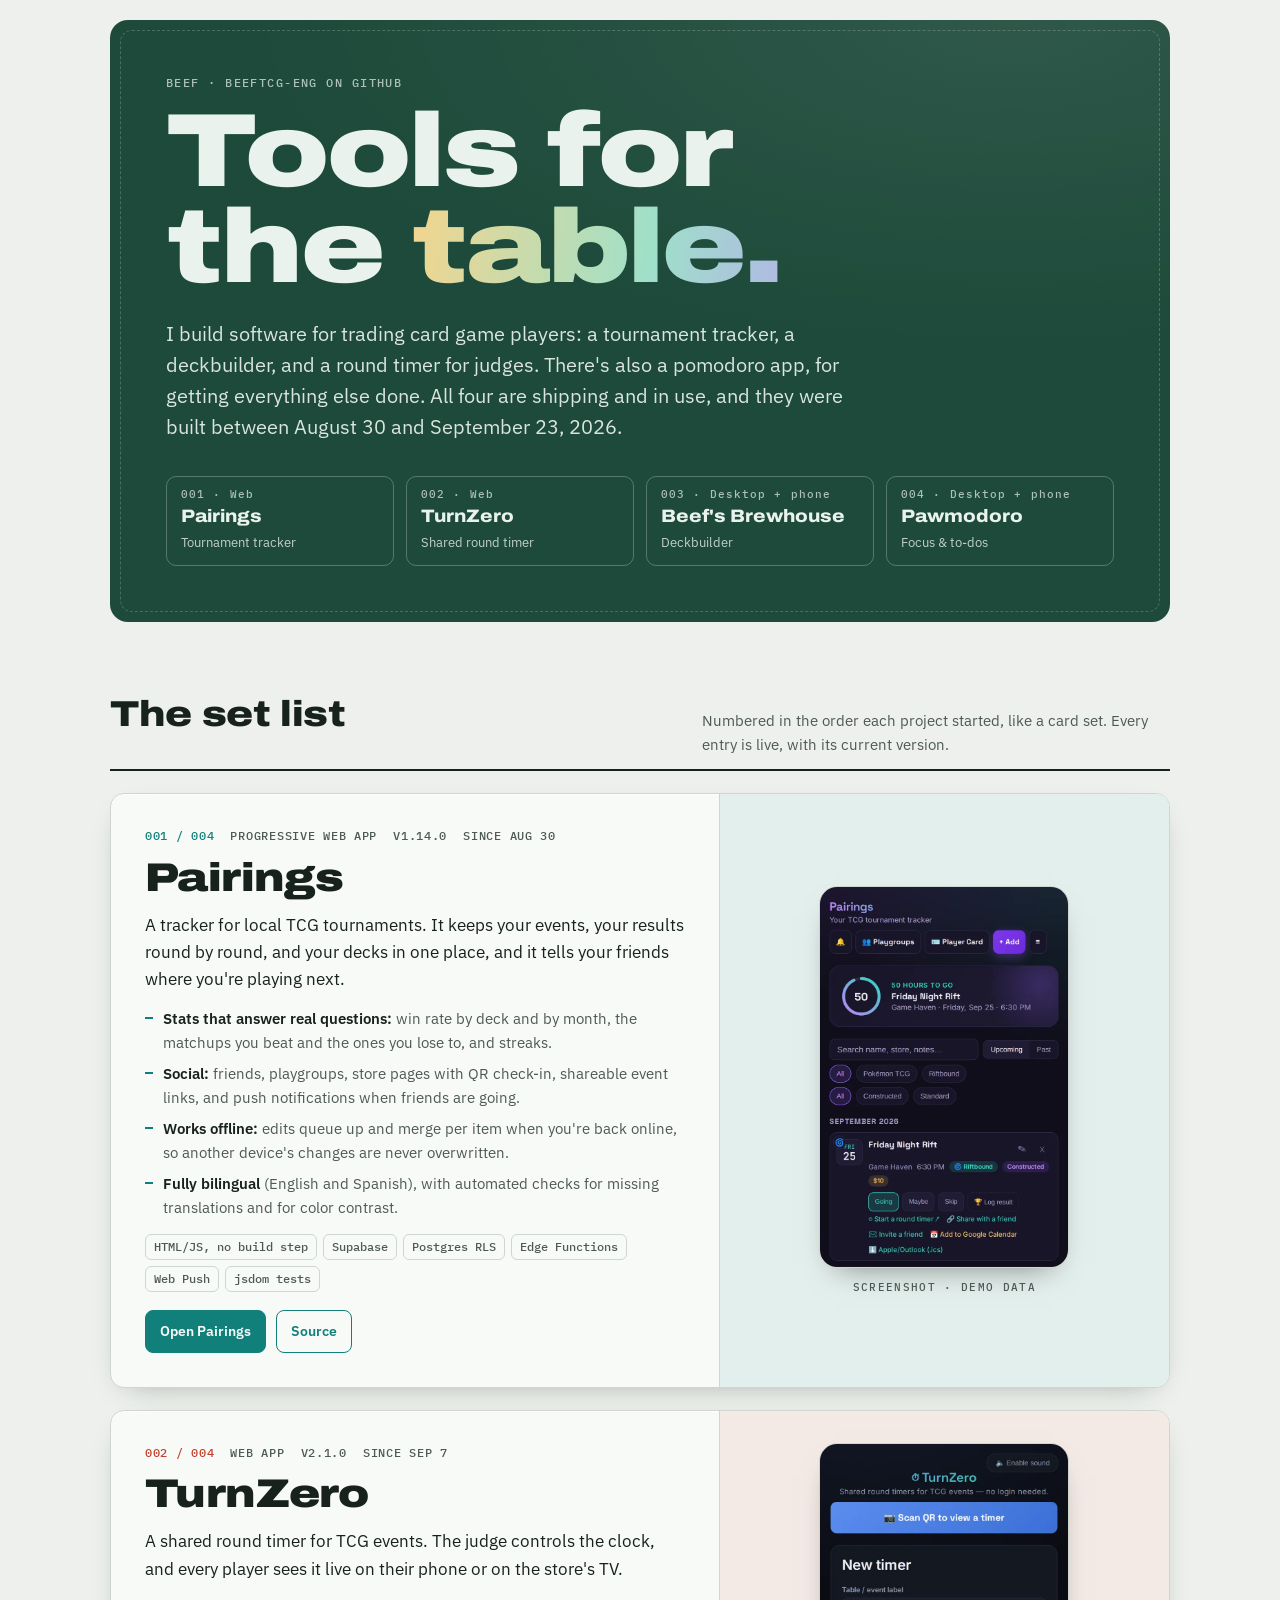
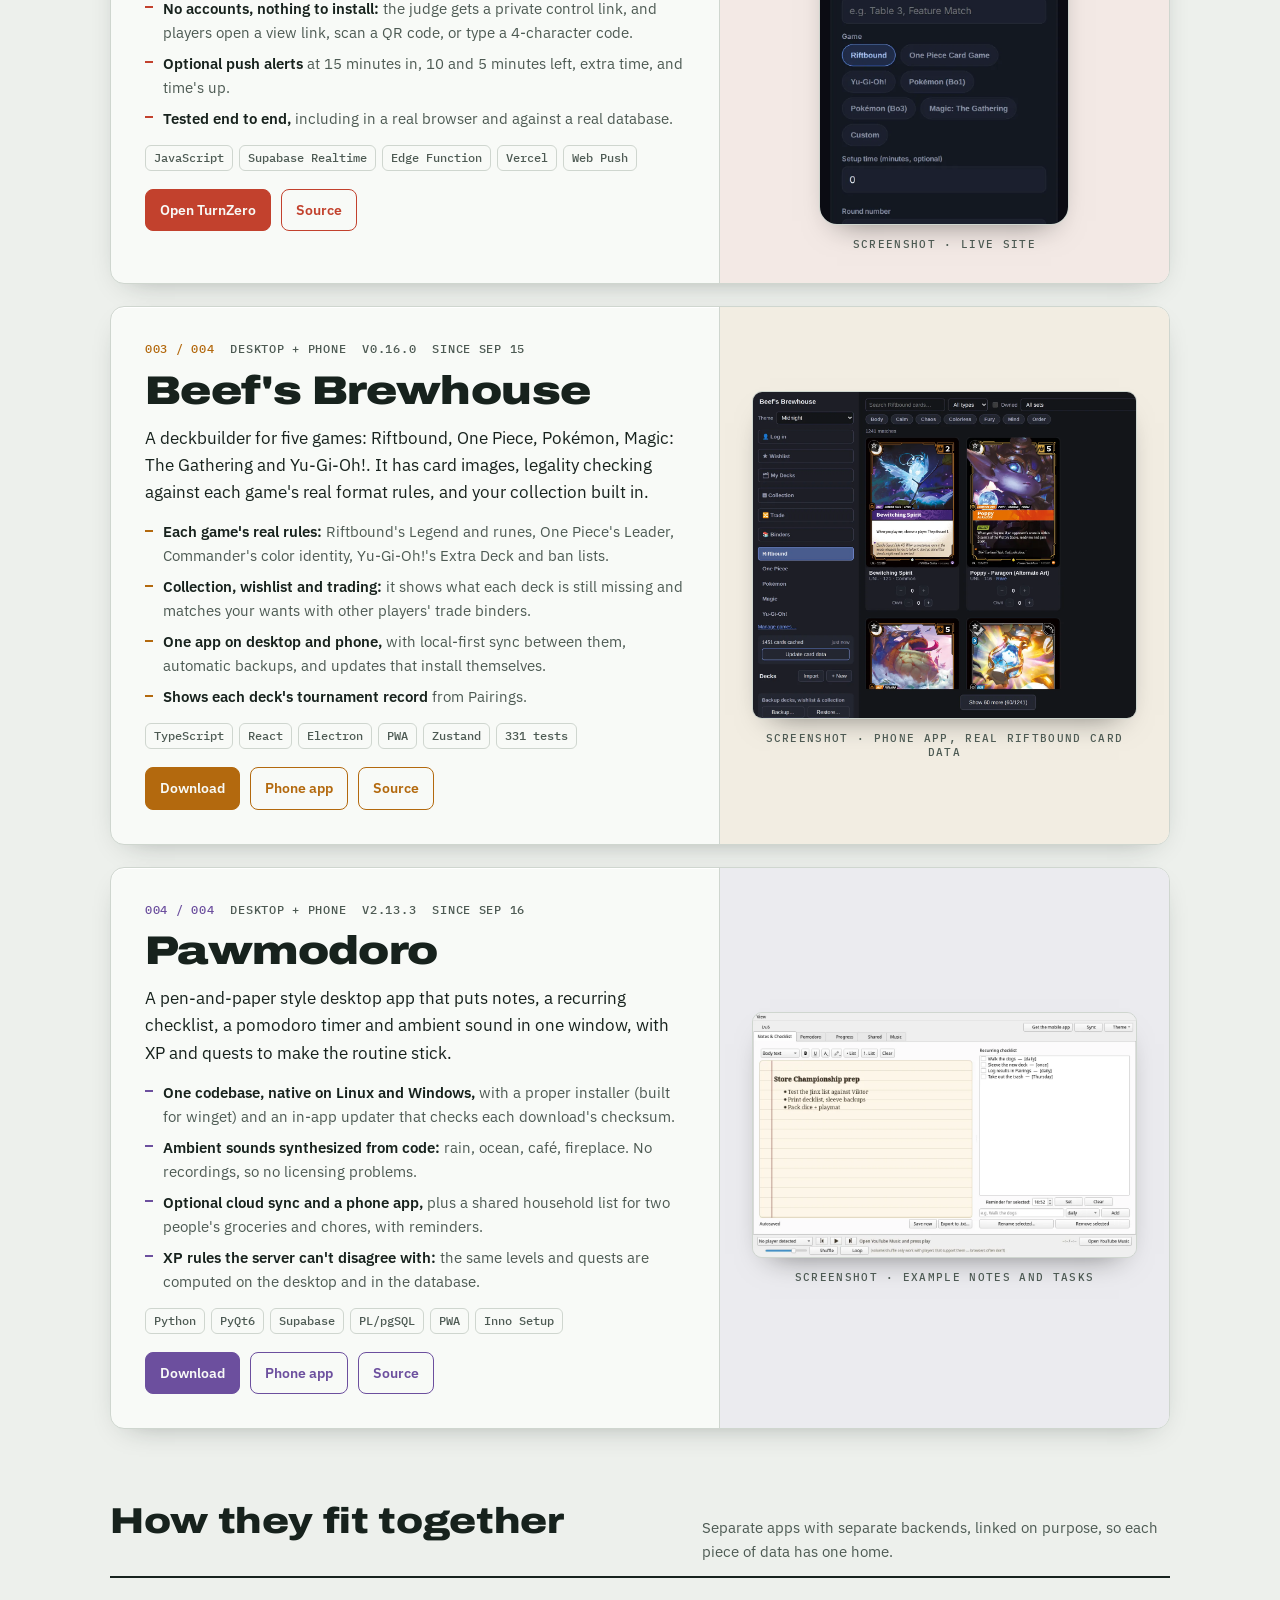
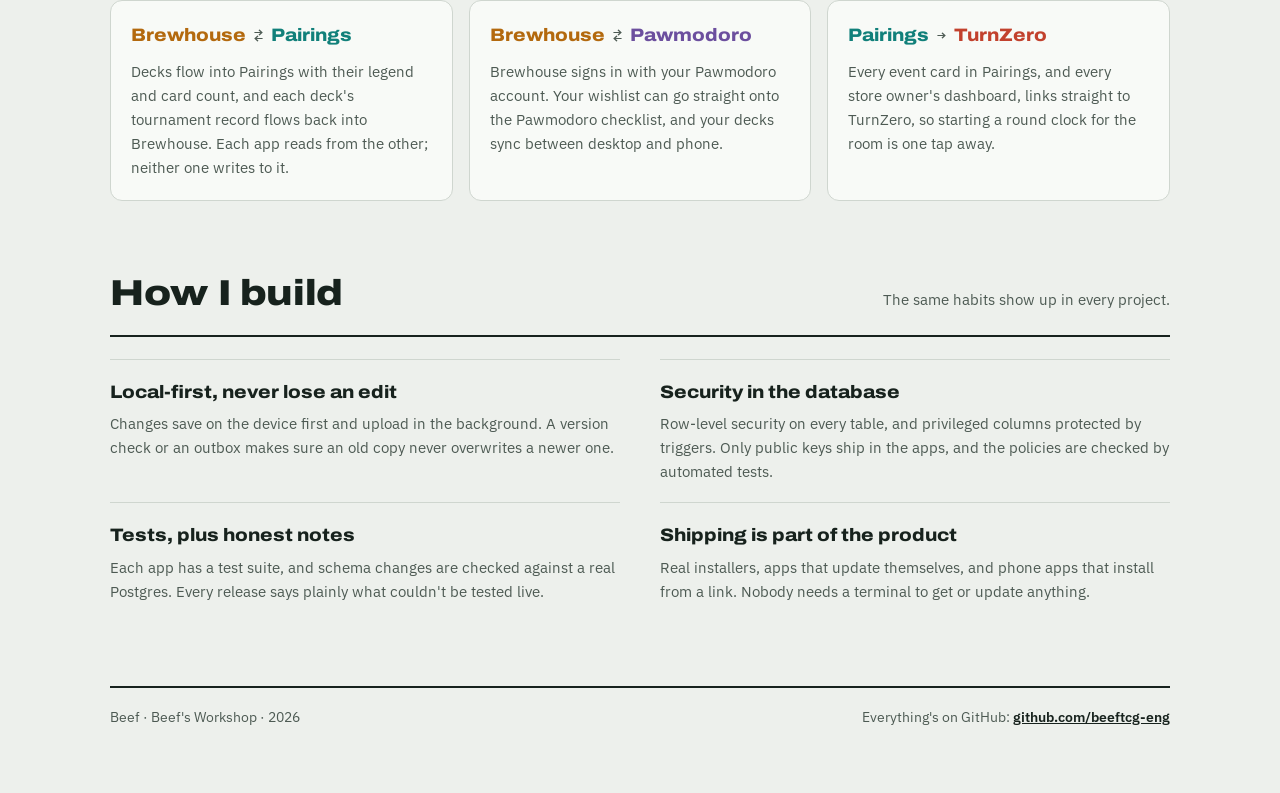
==== index.html @ 53cf4cf4 "Brewhouse 0.16.0 Co-Authored-By: Claude Opus 5.5 <noreply@anthropic.com>" ====
<!doctype html>
<html lang="en">
<head>
<meta charset="utf-8">
<meta name="viewport" content="width=device-width, initial-scale=1, viewport-fit=cover">
<title>Beef's Workshop</title>
<meta name="description" content="Beef's shipped apps for trading card game players: Pairings, TurnZero, Beef's Brewhouse and Pawmodoro.">
<meta property="og:title" content="Beef's Workshop">
<meta property="og:description" content="Tools for the table: a tournament tracker, a deckbuilder, a round timer and a pomodoro app.">
<meta property="og:type" content="website">
<meta property="og:url" content="https://beeftcg-eng.github.io/">
<meta name="theme-color" content="#1d4a3a">
<link rel="icon" href="data:image/svg+xml,%3Csvg xmlns='http://www.w3.org/2000/svg' viewBox='0 0 64 64'%3E%3Crect x='14' y='6' width='36' height='52' rx='6' fill='%231d4a3a'/%3E%3Crect x='19' y='11' width='26' height='42' rx='3' fill='none' stroke='%23e9f2ec' stroke-width='2' stroke-dasharray='4 3'/%3E%3Ctext x='32' y='40' font-family='Arial' font-weight='900' font-size='22' text-anchor='middle' fill='%23f4d58d'%3EB%3C/text%3E%3C/svg%3E">
<link rel="preconnect" href="https://fonts.googleapis.com">
<link rel="preconnect" href="https://fonts.gstatic.com" crossorigin>
<link rel="stylesheet" href="https://fonts.googleapis.com/css2?family=Archivo:wdth,wght@112..125,500..900&family=IBM+Plex+Mono:wght@400;500&family=IBM+Plex+Sans:ital,wght@0,400;0,500;0,600;1,400&display=swap">
<style>
  :root {
    color-scheme: light;
    --ground: #edf0ec;
    --sheet: #f8faf7;
    --ink: #17221d;
    --ink-soft: #4d5a53;
    --rule: #cfd6cf;
    --felt: #1d4a3a;
    --felt-ink: #e9f2ec;
    --shadow: 0 1px 0 #ffffff inset, 0 10px 30px -18px rgba(23, 34, 29, .45);
    /* per-project accents, taken from each app's own palette */
    --turnzero: #c2412d;
    --pairings: #11807a;
    --brewhouse: #b3690e;
    --pawmodoro: #6c4f9e;
    --display: "Archivo", "Arial Narrow", "Helvetica Neue", Arial, sans-serif;
    --body: "IBM Plex Sans", "Segoe UI", Roboto, Helvetica, Arial, sans-serif;
    --mono: "IBM Plex Mono", ui-monospace, "SFMono-Regular", Menlo, Consolas, monospace;
  }
  @media (prefers-color-scheme: dark) {
    :root:not([data-theme="light"]) {
      color-scheme: dark;
      --ground: #101714;
      --sheet: #17201c;
      --ink: #e4ebe6;
      --ink-soft: #9fb0a6;
      --rule: #2c3833;
      --felt: #173c2f;
      --felt-ink: #e4efe8;
      --shadow: 0 1px 0 rgba(255, 255, 255, .04) inset, 0 12px 30px -16px rgba(0, 0, 0, .7);
      --turnzero: #ef7a62;
      --pairings: #4cc3bb;
      --brewhouse: #eba44a;
      --pawmodoro: #b59ae6;
    }
  }
  :root[data-theme="dark"] {
    color-scheme: dark;
    --ground: #101714;
    --sheet: #17201c;
    --ink: #e4ebe6;
    --ink-soft: #9fb0a6;
    --rule: #2c3833;
    --felt: #173c2f;
    --felt-ink: #e4efe8;
    --shadow: 0 1px 0 rgba(255, 255, 255, .04) inset, 0 12px 30px -16px rgba(0, 0, 0, .7);
    --turnzero: #ef7a62;
    --pairings: #4cc3bb;
    --brewhouse: #eba44a;
    --pawmodoro: #b59ae6;
  }

  * { box-sizing: border-box; }
  html { -webkit-text-size-adjust: 100%; }
  body { margin: 0; }
  img { max-width: 100%; }
  body {
    background: var(--ground);
    color: var(--ink);
    font: 400 16px/1.6 var(--body);
    padding-inline: 20px;
    padding-block: 0 64px;
  }
  .wrap { max-width: 1060px; margin: 0 auto; }
  a { color: inherit; }
  a:focus-visible, button:focus-visible { outline: 2px solid var(--pairings); outline-offset: 3px; border-radius: 4px; }
  h1, h2, h3 { font-family: var(--display); text-wrap: balance; margin: 0; }
  .eyebrow {
    font: 500 12px/1.2 var(--mono);
    letter-spacing: .12em;
    text-transform: uppercase;
    color: var(--ink-soft);
  }

  /* ---------- hero: the playmat ---------- */
  .mat {
    margin-top: 20px;
    background:
      radial-gradient(120% 90% at 85% 0%, rgba(255, 255, 255, .08), transparent 60%),
      var(--felt);
    color: var(--felt-ink);
    border-radius: 18px;
    padding: clamp(28px, 5vw, 56px);
    position: relative;
    overflow: hidden;
  }
  .mat::after { /* stitched playmat edge */
    content: "";
    position: absolute;
    inset: 10px;
    border: 1.5px dashed rgba(233, 242, 236, .22);
    border-radius: 12px;
    pointer-events: none;
  }
  .mat .eyebrow { color: rgba(233, 242, 236, .7); }
  .mat h1 {
    font-size: clamp(44px, 9vw, 104px);
    line-height: .92;
    font-weight: 900;
    font-stretch: 125%;
    letter-spacing: -.02em;
    margin-top: 14px;
  }
  .mat h1 .foil {
    background: linear-gradient(100deg, #f4d58d 0%, #9fe0c9 30%, #b8a6f0 55%, #f7b27a 80%, #f4d58d 100%);
    background-size: 220% 100%;
    -webkit-background-clip: text;
    background-clip: text;
    color: transparent;
    animation: foil 9s ease-in-out infinite alternate;
  }
  @keyframes foil { from { background-position: 0% 0; } to { background-position: 100% 0; } }
  @media (prefers-reduced-motion: reduce) { .mat h1 .foil { animation: none; } }
  .mat p.lede {
    max-width: 60ch;
    font-size: clamp(17px, 2.1vw, 20px);
    line-height: 1.55;
    margin: 22px 0 0;
    color: rgba(233, 242, 236, .92);
  }
  .zones {
    margin-top: 34px;
    display: grid;
    grid-template-columns: repeat(4, minmax(0, 1fr));
    gap: 12px;
  }
  .zone {
    border: 1.5px solid rgba(233, 242, 236, .28);
    border-radius: 10px;
    padding: 12px 14px;
    text-decoration: none;
    display: flex;
    flex-direction: column;
    gap: 2px;
    transition: background .2s, border-color .2s;
  }
  .zone:hover { background: rgba(255, 255, 255, .07); border-color: rgba(233, 242, 236, .55); }
  .zone .no { font: 500 11px/1 var(--mono); letter-spacing: .1em; opacity: .7; }
  .zone b { font-family: var(--display); font-stretch: 112%; font-weight: 800; font-size: 18px; }
  .zone span:last-child { font-size: 13px; opacity: .8; }

  /* ---------- section heads ---------- */
  .head {
    display: flex;
    flex-wrap: wrap;
    align-items: baseline;
    justify-content: space-between;
    gap: 8px 24px;
    margin: 64px 0 22px;
    padding-bottom: 12px;
    border-bottom: 2px solid var(--ink);
  }
  .head h2 { font-size: clamp(26px, 4vw, 36px); font-weight: 850; font-stretch: 118%; letter-spacing: -.01em; }
  .head p { margin: 0; color: var(--ink-soft); font-size: 15px; max-width: 52ch; }

  /* ---------- the set list ---------- */
  .set { display: grid; gap: 22px; }
  .entry {
    --accent: var(--ink);
    background: var(--sheet);
    border: 1px solid var(--rule);
    border-radius: 14px;
    box-shadow: var(--shadow);
    display: grid;
    grid-template-columns: minmax(0, 1.35fr) minmax(0, 1fr);
    overflow: hidden;
  }
  .entry.tz { --accent: var(--turnzero); }
  .entry.pr { --accent: var(--pairings); }
  .entry.bh { --accent: var(--brewhouse); }
  .entry.pm { --accent: var(--pawmodoro); }
  .entry .text { padding: clamp(22px, 3.2vw, 34px); display: flex; flex-direction: column; gap: 14px; }
  .meta {
    display: flex;
    flex-wrap: wrap;
    gap: 6px 16px;
    font: 500 12px/1.3 var(--mono);
    letter-spacing: .06em;
    text-transform: uppercase;
    color: var(--ink-soft);
  }
  .meta .num { color: var(--accent); font-weight: 500; }
  .entry h3 { font-size: clamp(28px, 4vw, 40px); font-weight: 900; font-stretch: 120%; line-height: 1; letter-spacing: -.015em; }
  .entry .pitch { margin: 0; font-size: 17px; max-width: 58ch; }
  .entry ul { margin: 0; padding: 0; list-style: none; display: grid; gap: 7px; font-size: 15px; color: var(--ink-soft); }
  .entry li { padding-left: 18px; position: relative; max-width: 62ch; }
  .entry li::before { content: ""; position: absolute; left: 0; top: .62em; width: 8px; height: 2px; background: var(--accent); }
  .entry li strong { color: var(--ink); font-weight: 600; }
  .stack { display: flex; flex-wrap: wrap; gap: 6px; }
  .stack span {
    font: 500 12px/1 var(--mono);
    padding: 6px 8px;
    border: 1px solid var(--rule);
    border-radius: 6px;
    color: var(--ink-soft);
  }
  .links { display: flex; flex-wrap: wrap; gap: 10px; margin-top: 4px; }
  .links a {
    font-weight: 600;
    font-size: 14px;
    text-decoration: none;
    padding: 9px 14px;
    border-radius: 8px;
    border: 1.5px solid var(--accent);
    color: var(--accent);
    transition: background .15s, color .15s;
  }
  .links a.primary { background: var(--accent); color: var(--sheet); }
  .links a:hover { background: var(--accent); color: var(--sheet); }

  /* the specimen: a real screenshot of each app */
  .specimen {
    margin: 0;
    background: color-mix(in srgb, var(--accent) 9%, var(--sheet));
    border-left: 1px solid var(--rule);
    padding: clamp(22px, 3vw, 32px);
    display: flex;
    flex-direction: column;
    justify-content: center;
    align-items: center;
    gap: 12px;
  }
  .shot img {
    display: block;
    max-width: 100%;
    height: auto;
    border: 1px solid var(--rule);
    border-radius: 10px;
    background: var(--sheet);
    box-shadow: 0 14px 30px -18px rgba(0, 0, 0, .55);
  }
  /* phone screenshots: a phone-width window onto the top of the screen */
  .shot.phone img {
    width: min(100%, 250px);
    aspect-ratio: 720 / 1100;
    object-fit: cover;
    object-position: top;
    border-radius: 18px;
  }
  .shot.wide img { width: 100%; }
  .shot figcaption {
    font: 500 11px/1.3 var(--mono);
    letter-spacing: .12em;
    text-transform: uppercase;
    color: var(--ink-soft);
    text-align: center;
  }

  /* ---------- how they connect ---------- */
  .links-grid { display: grid; grid-template-columns: repeat(3, minmax(0, 1fr)); gap: 16px; }
  .link-card { padding: 20px; border-radius: 12px; background: var(--sheet); border: 1px solid var(--rule); display: flex; flex-direction: column; gap: 10px; }
  .pair { display: flex; align-items: center; gap: 8px; flex-wrap: wrap; font-family: var(--display); font-weight: 800; font-stretch: 112%; font-size: 18px; }
  .pair .arrow { font-family: var(--mono); font-weight: 500; color: var(--ink-soft); font-size: 15px; }
  .c-tz { color: var(--turnzero); } .c-pr { color: var(--pairings); } .c-bh { color: var(--brewhouse); } .c-pm { color: var(--pawmodoro); }
  .link-card p { margin: 0; color: var(--ink-soft); font-size: 15px; }

  /* ---------- habits ---------- */
  .habits { display: grid; grid-template-columns: repeat(2, minmax(0, 1fr)); gap: 0 40px; }
  .habit { padding: 18px 0; border-top: 1px solid var(--rule); }
  .habit h3 { font-size: 18px; font-weight: 800; font-stretch: 112%; margin-bottom: 6px; }
  .habit p { margin: 0; color: var(--ink-soft); font-size: 15px; max-width: 58ch; }

  footer {
    margin-top: 64px;
    padding-top: 18px;
    border-top: 2px solid var(--ink);
    display: flex;
    flex-wrap: wrap;
    justify-content: space-between;
    gap: 10px 24px;
    font-size: 14px;
    color: var(--ink-soft);
  }
  footer a { font-weight: 600; color: var(--ink); }

  @media (max-width: 820px) {
    .entry { grid-template-columns: 1fr; }
    .specimen { border-left: 0; border-top: 1px solid var(--rule); }
    .links-grid { grid-template-columns: 1fr; }
    .habits { grid-template-columns: 1fr; }
    .zones { grid-template-columns: repeat(2, minmax(0, 1fr)); }
  }
</style>
</head>
<body>

<div class="wrap">
  <header class="mat">
    <div class="eyebrow">Beef · beeftcg-eng on GitHub</div>
    <h1>Tools for the <span class="foil">table.</span></h1>
    <p class="lede">
      I build software for trading card game players: a tournament tracker, a deckbuilder, and a round timer for judges.
      There's also a pomodoro app, for getting everything else done. All four are shipping and in use,
      and they were built between August&nbsp;30 and September&nbsp;23, 2026.
    </p>
    <nav class="zones" aria-label="Projects">
      <a class="zone" href="#pairings"><span class="no">001 · Web</span><b>Pairings</b><span>Tournament tracker</span></a>
      <a class="zone" href="#turnzero"><span class="no">002 · Web</span><b>TurnZero</b><span>Shared round timer</span></a>
      <a class="zone" href="#brewhouse"><span class="no">003 · Desktop + phone</span><b>Beef's Brewhouse</b><span>Deckbuilder</span></a>
      <a class="zone" href="#pawmodoro"><span class="no">004 · Desktop + phone</span><b>Pawmodoro</b><span>Focus &amp; to-dos</span></a>
    </nav>
  </header>

  <div class="head">
    <h2>The set list</h2>
    <p>Numbered in the order each project started, like a card set. Every entry is live, with its current version.</p>
  </div>

  <div class="set">
    <!-- 001 Pairings -->
    <article class="entry pr" id="pairings">
      <div class="text">
        <div class="meta"><span class="num">001 / 004</span><span>Progressive web app</span><span>v1.14.0</span><span>Since Aug 30</span></div>
        <h3>Pairings</h3>
        <p class="pitch">A tracker for local TCG tournaments. It keeps your events, your results round by round, and your decks in one place, and it tells your friends where you're playing next.</p>
        <ul>
          <li><strong>Stats that answer real questions:</strong> win rate by deck and by month, the matchups you beat and the ones you lose to, and streaks.</li>
          <li><strong>Social:</strong> friends, playgroups, store pages with QR check-in, shareable event links, and push notifications when friends are going.</li>
          <li><strong>Works offline:</strong> edits queue up and merge per item when you're back online, so another device's changes are never overwritten.</li>
          <li><strong>Fully bilingual</strong> (English and Spanish), with automated checks for missing translations and for color contrast.</li>
        </ul>
        <div class="stack"><span>HTML/JS, no build step</span><span>Supabase</span><span>Postgres RLS</span><span>Edge Functions</span><span>Web Push</span><span>jsdom tests</span></div>
        <div class="links">
          <a class="primary" href="https://pairings-coral.vercel.app" target="_blank" rel="noopener">Open Pairings</a>
          <a href="https://github.com/beeftcg-eng/Pairings" target="_blank" rel="noopener">Source</a>
        </div>
      </div>
      <figure class="specimen shot phone">
        <img src="img/pairings.webp" width="720" height="1474" alt="Pairings on a phone: an upcoming-event countdown and event cards with Going, Log result and round-timer links" loading="lazy" decoding="async">
        <figcaption>Screenshot · demo data</figcaption>
      </figure>
    </article>

    <!-- 002 TurnZero -->
    <article class="entry tz" id="turnzero">
      <div class="text">
        <div class="meta"><span class="num">002 / 004</span><span>Web app</span><span>v2.1.0</span><span>Since Sep 7</span></div>
        <h3>TurnZero</h3>
        <p class="pitch">A shared round timer for TCG events. The judge controls the clock, and every player sees it live on their phone or on the store's TV.</p>
        <ul>
          <li><strong>No accounts, nothing to install:</strong> the judge gets a private control link, and players open a view link, scan a QR code, or type a 4-character code.</li>
          <li><strong>Optional push alerts</strong> at 15 minutes in, 10 and 5 minutes left, extra time, and time's up.</li>
          <li><strong>Tested end to end,</strong> including in a real browser and against a real database.</li>
        </ul>
        <div class="stack"><span>JavaScript</span><span>Supabase Realtime</span><span>Edge Function</span><span>Vercel</span><span>Web Push</span></div>
        <div class="links">
          <a class="primary" href="https://turn-zero-nine.vercel.app" target="_blank" rel="noopener">Open TurnZero</a>
          <a href="https://github.com/beeftcg-eng/round-zero" target="_blank" rel="noopener">Source</a>
        </div>
      </div>
      <figure class="specimen shot phone">
        <img src="img/turnzero.webp" width="720" height="1474" alt="TurnZero home screen: create a round timer with game presets for Riftbound, One Piece, Yu-Gi-Oh!, Pokémon and Magic" loading="lazy" decoding="async">
        <figcaption>Screenshot · live site</figcaption>
      </figure>
    </article>

    <!-- 003 Brewhouse -->
    <article class="entry bh" id="brewhouse">
      <div class="text">
        <div class="meta"><span class="num">003 / 004</span><span>Desktop + phone</span><span>v0.16.0</span><span>Since Sep 15</span></div>
        <h3>Beef's Brewhouse</h3>
        <p class="pitch">A deckbuilder for five games: Riftbound, One Piece, Pokémon, Magic: The Gathering and Yu-Gi-Oh!. It has card images, legality checking against each game's real format rules, and your collection built in.</p>
        <ul>
          <li><strong>Each game's real rules:</strong> Riftbound's Legend and runes, One Piece's Leader, Commander's color identity, Yu-Gi-Oh!'s Extra Deck and ban lists.</li>
          <li><strong>Collection, wishlist and trading:</strong> it shows what each deck is still missing and matches your wants with other players' trade binders.</li>
          <li><strong>One app on desktop and phone,</strong> with local-first sync between them, automatic backups, and updates that install themselves.</li>
          <li><strong>Shows each deck's tournament record</strong> from Pairings.</li>
        </ul>
        <div class="stack"><span>TypeScript</span><span>React</span><span>Electron</span><span>PWA</span><span>Zustand</span><span>331 tests</span></div>
        <div class="links">
          <a class="primary" href="https://github.com/beeftcg-eng/deckbuilder-releases/releases/latest" target="_blank" rel="noopener">Download</a>
          <a href="https://beeftcg-eng.github.io/deckbuilder/" target="_blank" rel="noopener">Phone app</a>
          <a href="https://github.com/beeftcg-eng/deckbuilder" target="_blank" rel="noopener">Source</a>
        </div>
      </div>
      <figure class="specimen shot wide">
        <img src="img/brewhouse.webp" width="1400" height="1191" alt="Beef's Brewhouse card browser showing Riftbound cards with deck and collection steppers" loading="lazy" decoding="async">
        <figcaption>Screenshot · phone app, real Riftbound card data</figcaption>
      </figure>
    </article>

    <!-- 004 Pawmodoro -->
    <article class="entry pm" id="pawmodoro">
      <div class="text">
        <div class="meta"><span class="num">004 / 004</span><span>Desktop + phone</span><span>v2.13.3</span><span>Since Sep 16</span></div>
        <h3>Pawmodoro</h3>
        <p class="pitch">A pen-and-paper style desktop app that puts notes, a recurring checklist, a pomodoro timer and ambient sound in one window, with XP and quests to make the routine stick.</p>
        <ul>
          <li><strong>One codebase, native on Linux and Windows,</strong> with a proper installer (built for winget) and an in-app updater that checks each download's checksum.</li>
          <li><strong>Ambient sounds synthesized from code:</strong> rain, ocean, café, fireplace. No recordings, so no licensing problems.</li>
          <li><strong>Optional cloud sync and a phone app,</strong> plus a shared household list for two people's groceries and chores, with reminders.</li>
          <li><strong>XP rules the server can't disagree with:</strong> the same levels and quests are computed on the desktop and in the database.</li>
        </ul>
        <div class="stack"><span>Python</span><span>PyQt6</span><span>Supabase</span><span>PL/pgSQL</span><span>PWA</span><span>Inno Setup</span></div>
        <div class="links">
          <a class="primary" href="https://github.com/beeftcg-eng/pawmodoro/releases/latest" target="_blank" rel="noopener">Download</a>
          <a href="https://beeftcg-eng.github.io/pawmodoro/" target="_blank" rel="noopener">Phone app</a>
          <a href="https://github.com/beeftcg-eng/pawmodoro" target="_blank" rel="noopener">Source</a>
        </div>
      </div>
      <figure class="specimen shot wide">
        <img src="img/pawmodoro.webp" width="1100" height="700" alt="Pawmodoro on the desktop: lined-paper notes beside a recurring checklist, with the player bar below" loading="lazy" decoding="async">
        <figcaption>Screenshot · example notes and tasks</figcaption>
      </figure>
    </article>
  </div>

  <div class="head">
    <h2>How they fit together</h2>
    <p>Separate apps with separate backends, linked on purpose, so each piece of data has one home.</p>
  </div>
  <div class="links-grid">
    <div class="link-card">
      <div class="pair"><span class="c-bh">Brewhouse</span><span class="arrow">⇄</span><span class="c-pr">Pairings</span></div>
      <p>Decks flow into Pairings with their legend and card count, and each deck's tournament record flows back into Brewhouse. Each app reads from the other; neither one writes to it.</p>
    </div>
    <div class="link-card">
      <div class="pair"><span class="c-bh">Brewhouse</span><span class="arrow">⇄</span><span class="c-pm">Pawmodoro</span></div>
      <p>Brewhouse signs in with your Pawmodoro account. Your wishlist can go straight onto the Pawmodoro checklist, and your decks sync between desktop and phone.</p>
    </div>
    <div class="link-card">
      <div class="pair"><span class="c-pr">Pairings</span><span class="arrow">→</span><span class="c-tz">TurnZero</span></div>
      <p>Every event card in Pairings, and every store owner's dashboard, links straight to TurnZero, so starting a round clock for the room is one tap away.</p>
    </div>
  </div>

  <div class="head">
    <h2>How I build</h2>
    <p>The same habits show up in every project.</p>
  </div>
  <div class="habits">
    <div class="habit">
      <h3>Local-first, never lose an edit</h3>
      <p>Changes save on the device first and upload in the background. A version check or an outbox makes sure an old copy never overwrites a newer one.</p>
    </div>
    <div class="habit">
      <h3>Security in the database</h3>
      <p>Row-level security on every table, and privileged columns protected by triggers. Only public keys ship in the apps, and the policies are checked by automated tests.</p>
    </div>
    <div class="habit">
      <h3>Tests, plus honest notes</h3>
      <p>Each app has a test suite, and schema changes are checked against a real Postgres. Every release says plainly what couldn't be tested live.</p>
    </div>
    <div class="habit">
      <h3>Shipping is part of the product</h3>
      <p>Real installers, apps that update themselves, and phone apps that install from a link. Nobody needs a terminal to get or update anything.</p>
    </div>
  </div>

  <footer>
    <span>Beef · Beef's Workshop · 2026</span>
    <span>Everything's on GitHub: <a href="https://github.com/beeftcg-eng" target="_blank" rel="noopener">github.com/beeftcg-eng</a></span>
  </footer>
</div>

</body>
</html>
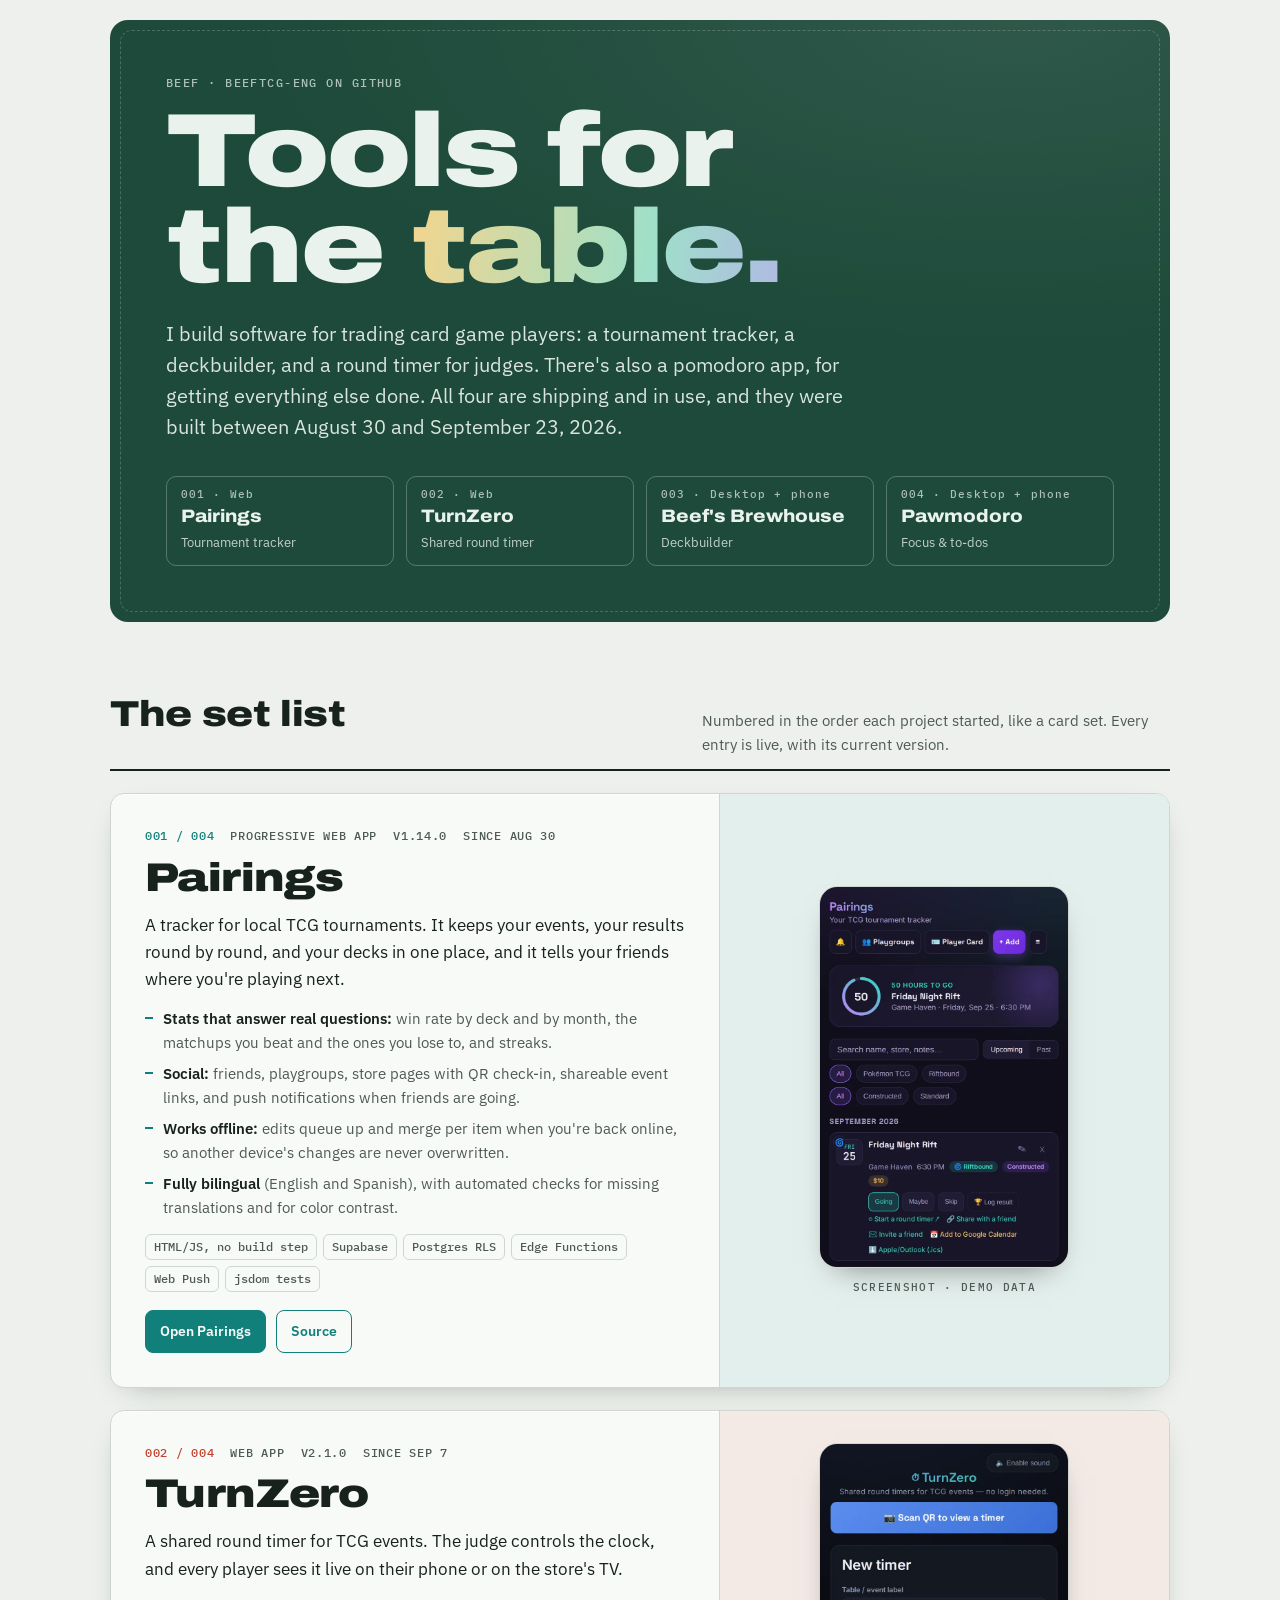
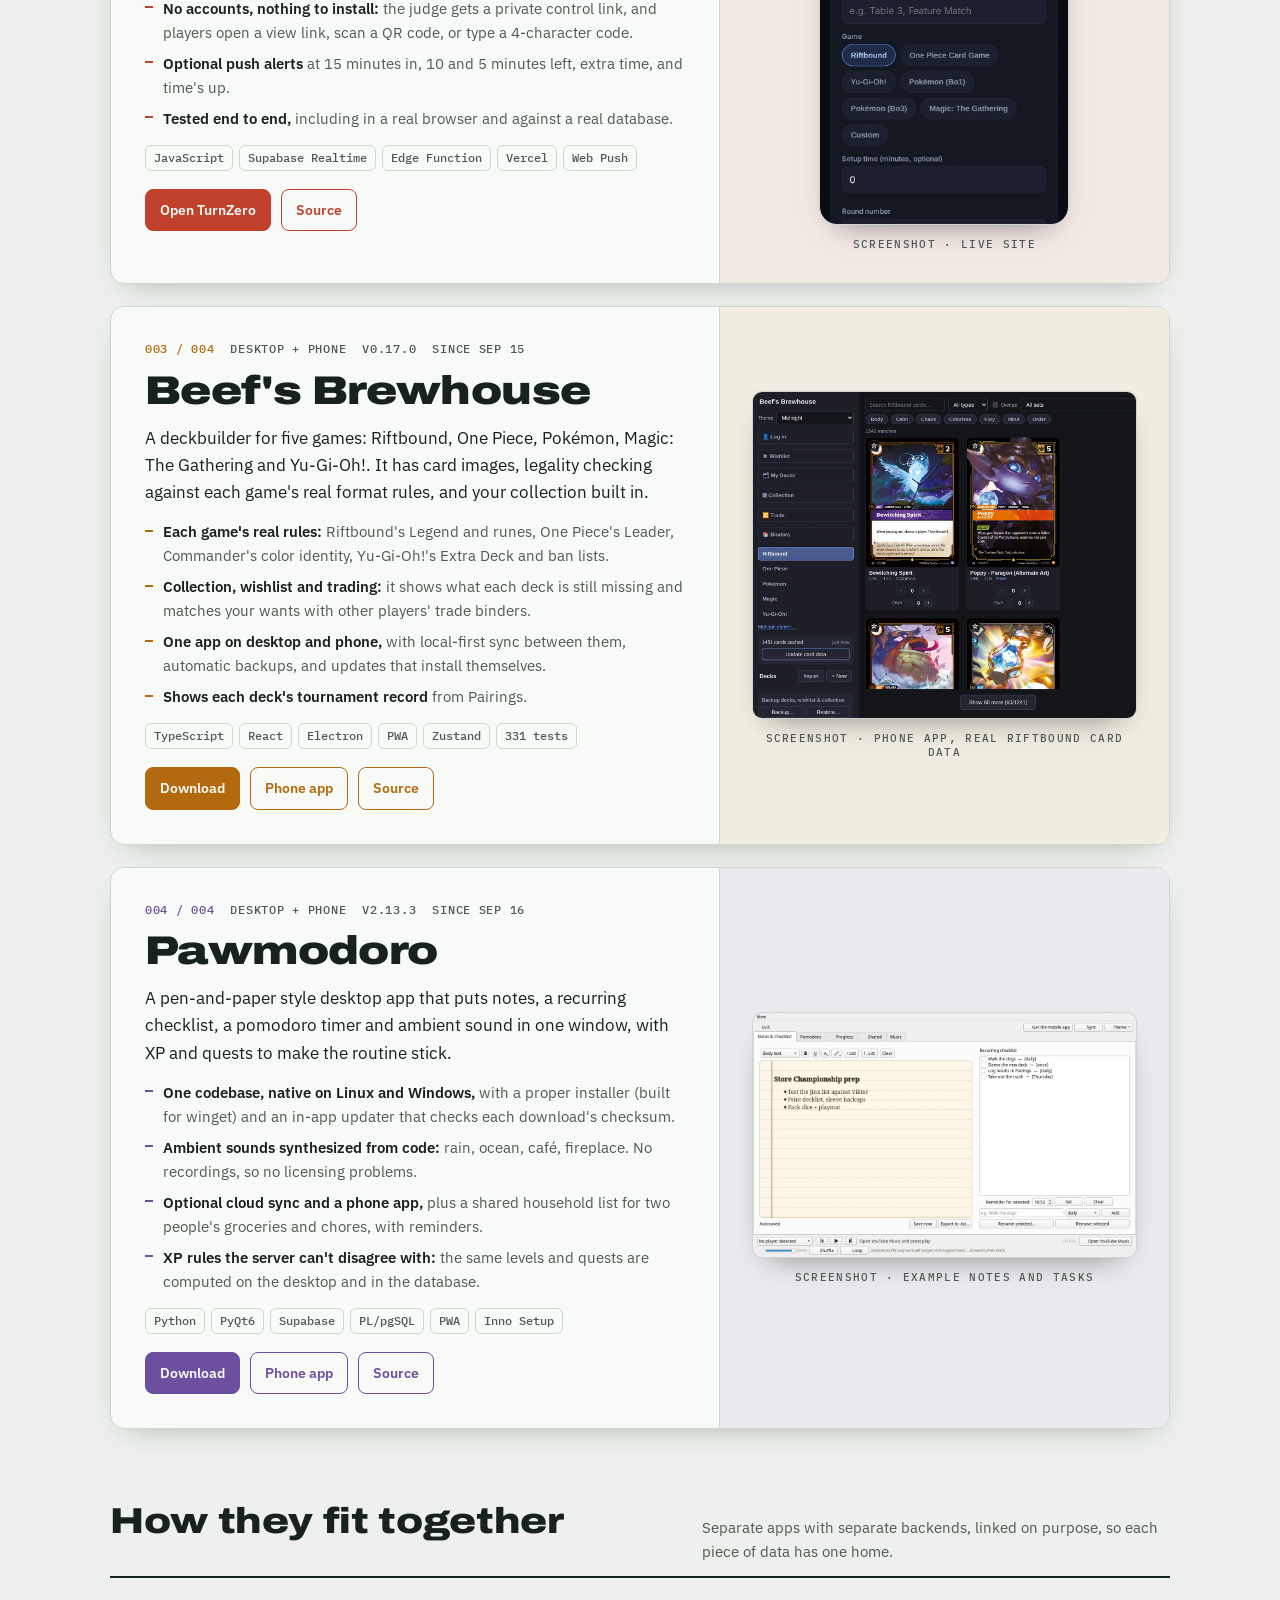
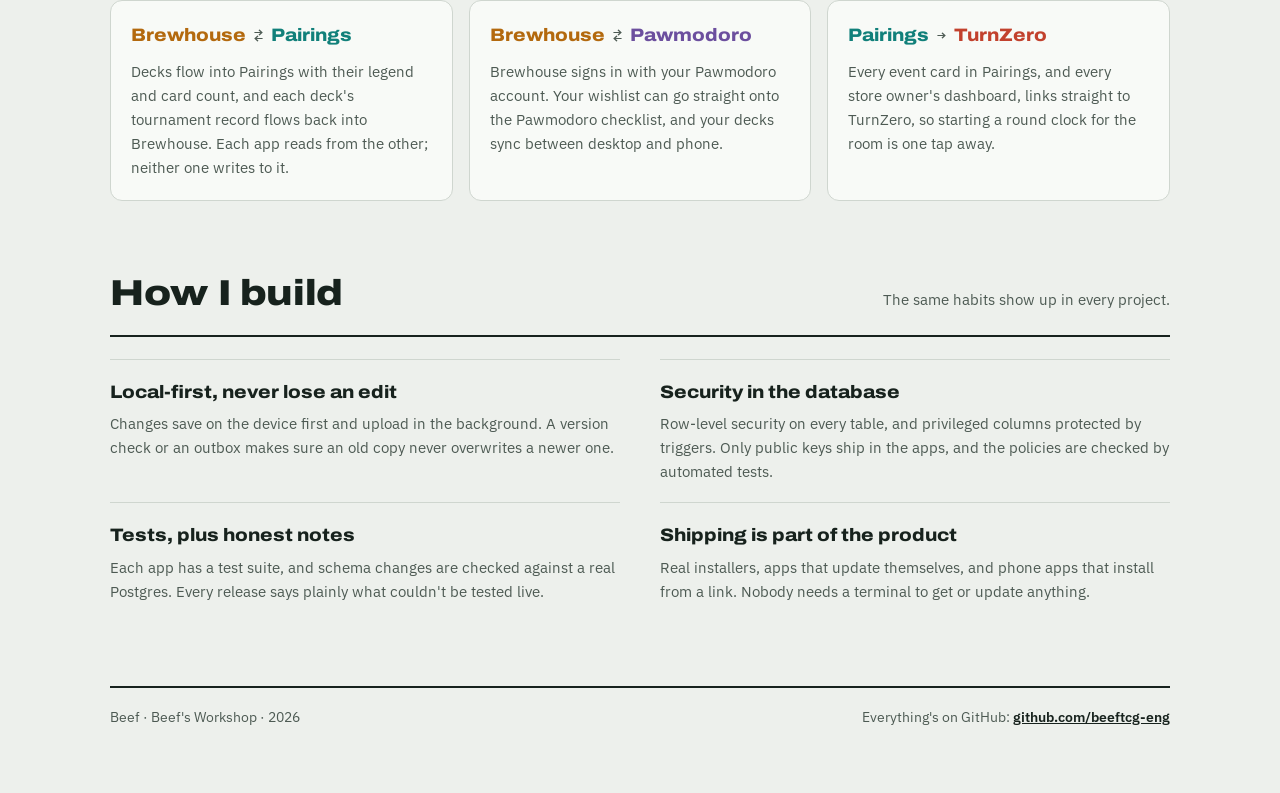
==== commit 257e3dda: "Brewhouse 0.17.0 Co-Authored-By: Claude Opus 5.5 <noreply@anthropic.com>" ====
--- a/index.html
+++ b/index.html
@@ -374,7 +374,7 @@
     <!-- 003 Brewhouse -->
     <article class="entry bh" id="brewhouse">
       <div class="text">
-        <div class="meta"><span class="num">003 / 004</span><span>Desktop + phone</span><span>v0.16.0</span><span>Since Sep 15</span></div>
+        <div class="meta"><span class="num">003 / 004</span><span>Desktop + phone</span><span>v0.17.0</span><span>Since Sep 15</span></div>
         <h3>Beef's Brewhouse</h3>
         <p class="pitch">A deckbuilder for five games: Riftbound, One Piece, Pokémon, Magic: The Gathering and Yu-Gi-Oh!. It has card images, legality checking against each game's real format rules, and your collection built in.</p>
         <ul>
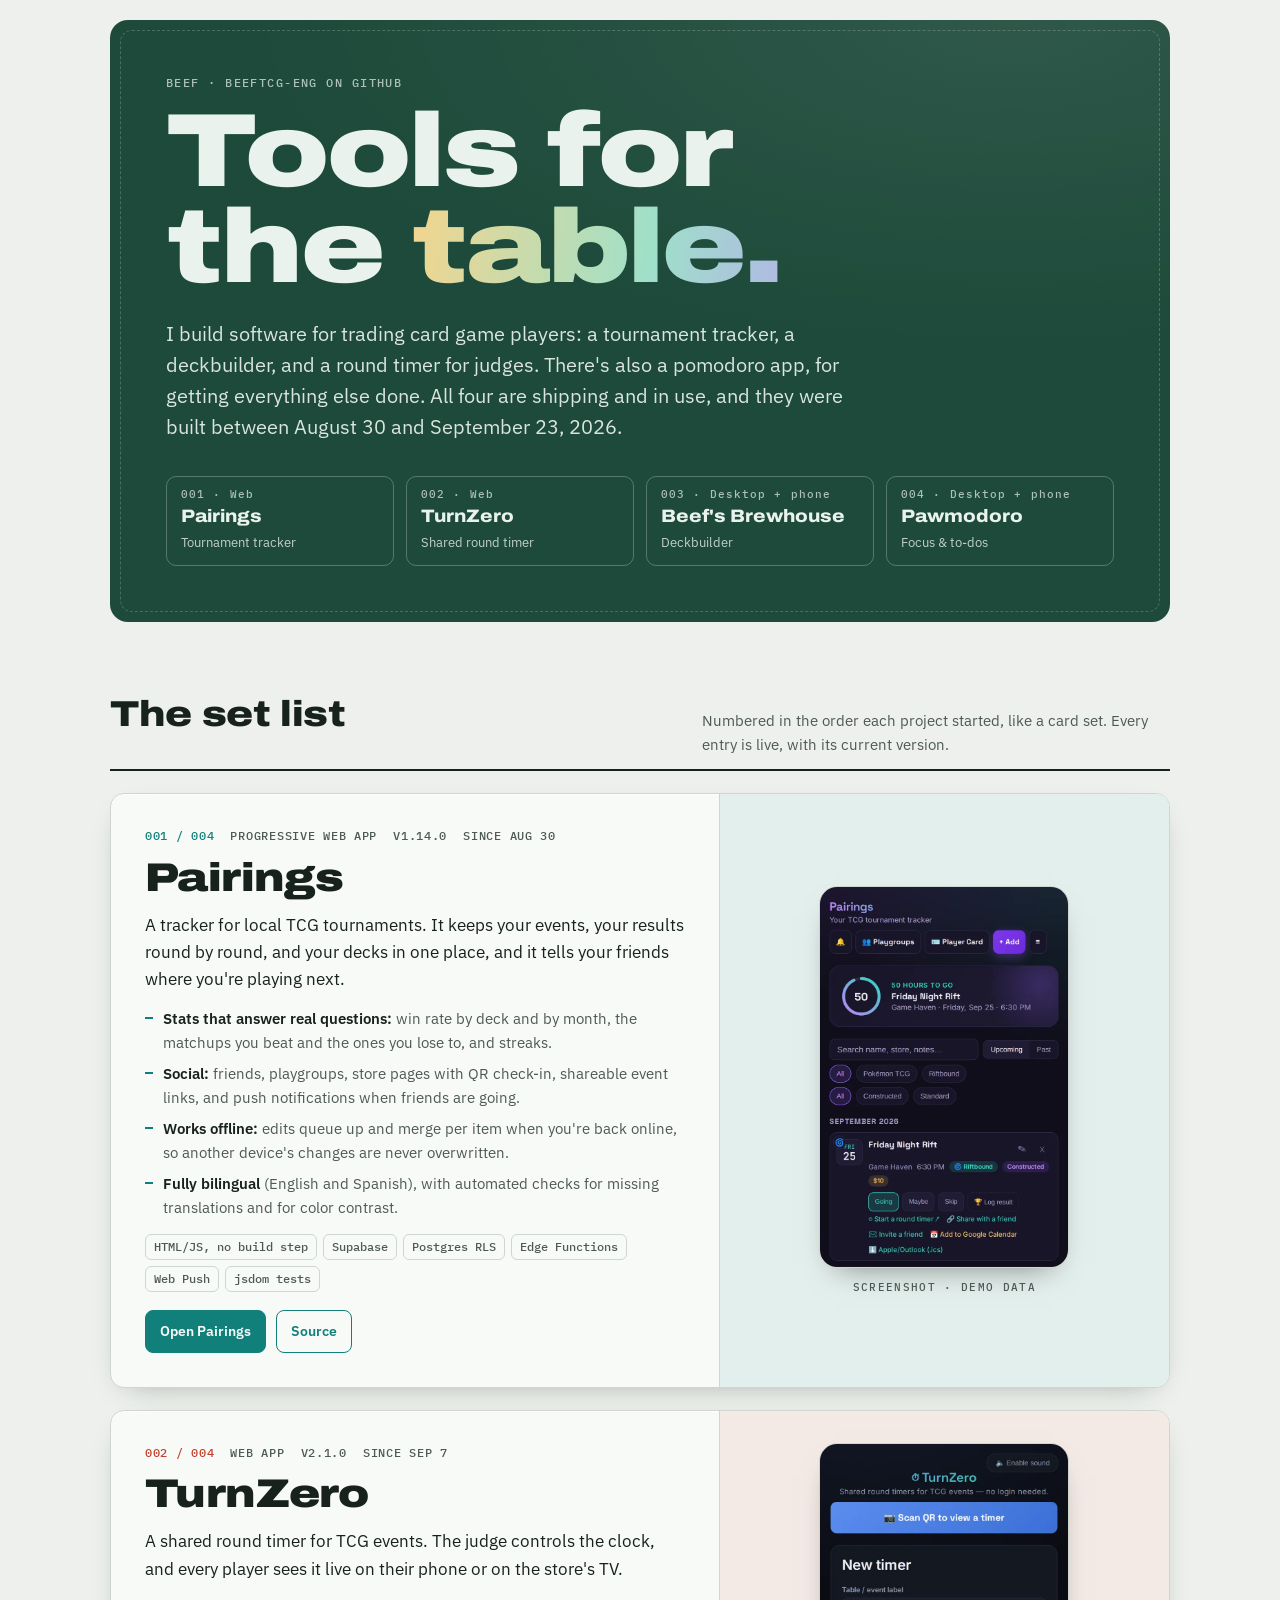
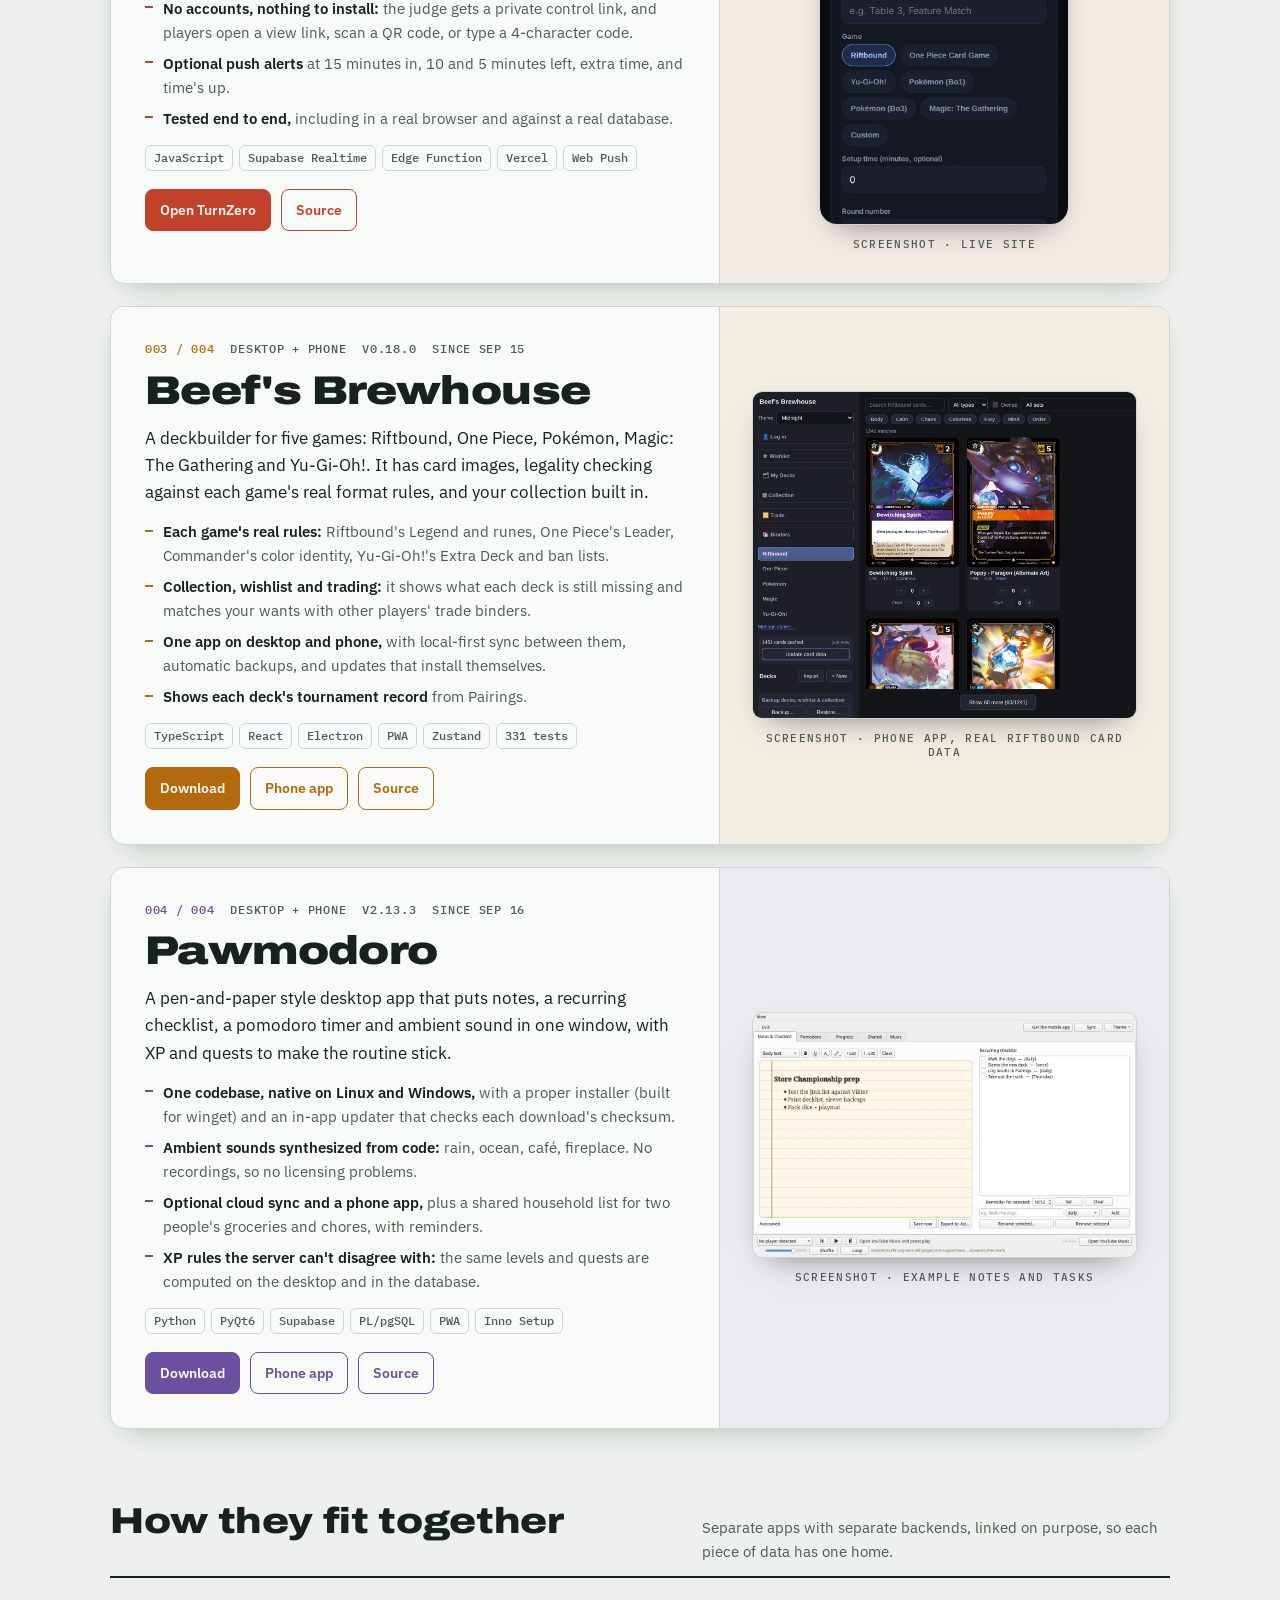
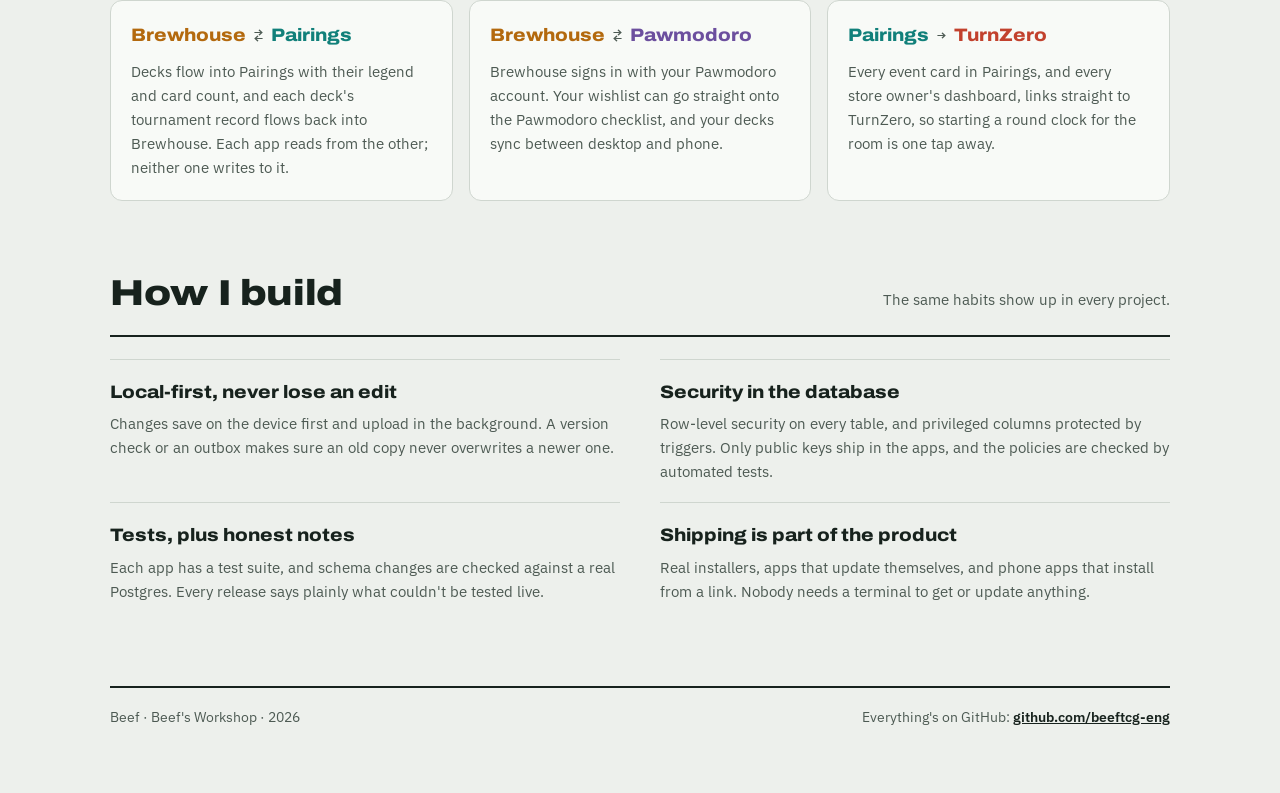
==== commit bea5dc64: "Brewhouse 0.18.0 Co-Authored-By: Claude Opus 5.5 <noreply@anthropic.com>" ====
--- a/index.html
+++ b/index.html
@@ -374,7 +374,7 @@
     <!-- 003 Brewhouse -->
     <article class="entry bh" id="brewhouse">
       <div class="text">
-        <div class="meta"><span class="num">003 / 004</span><span>Desktop + phone</span><span>v0.17.0</span><span>Since Sep 15</span></div>
+        <div class="meta"><span class="num">003 / 004</span><span>Desktop + phone</span><span>v0.18.0</span><span>Since Sep 15</span></div>
         <h3>Beef's Brewhouse</h3>
         <p class="pitch">A deckbuilder for five games: Riftbound, One Piece, Pokémon, Magic: The Gathering and Yu-Gi-Oh!. It has card images, legality checking against each game's real format rules, and your collection built in.</p>
         <ul>
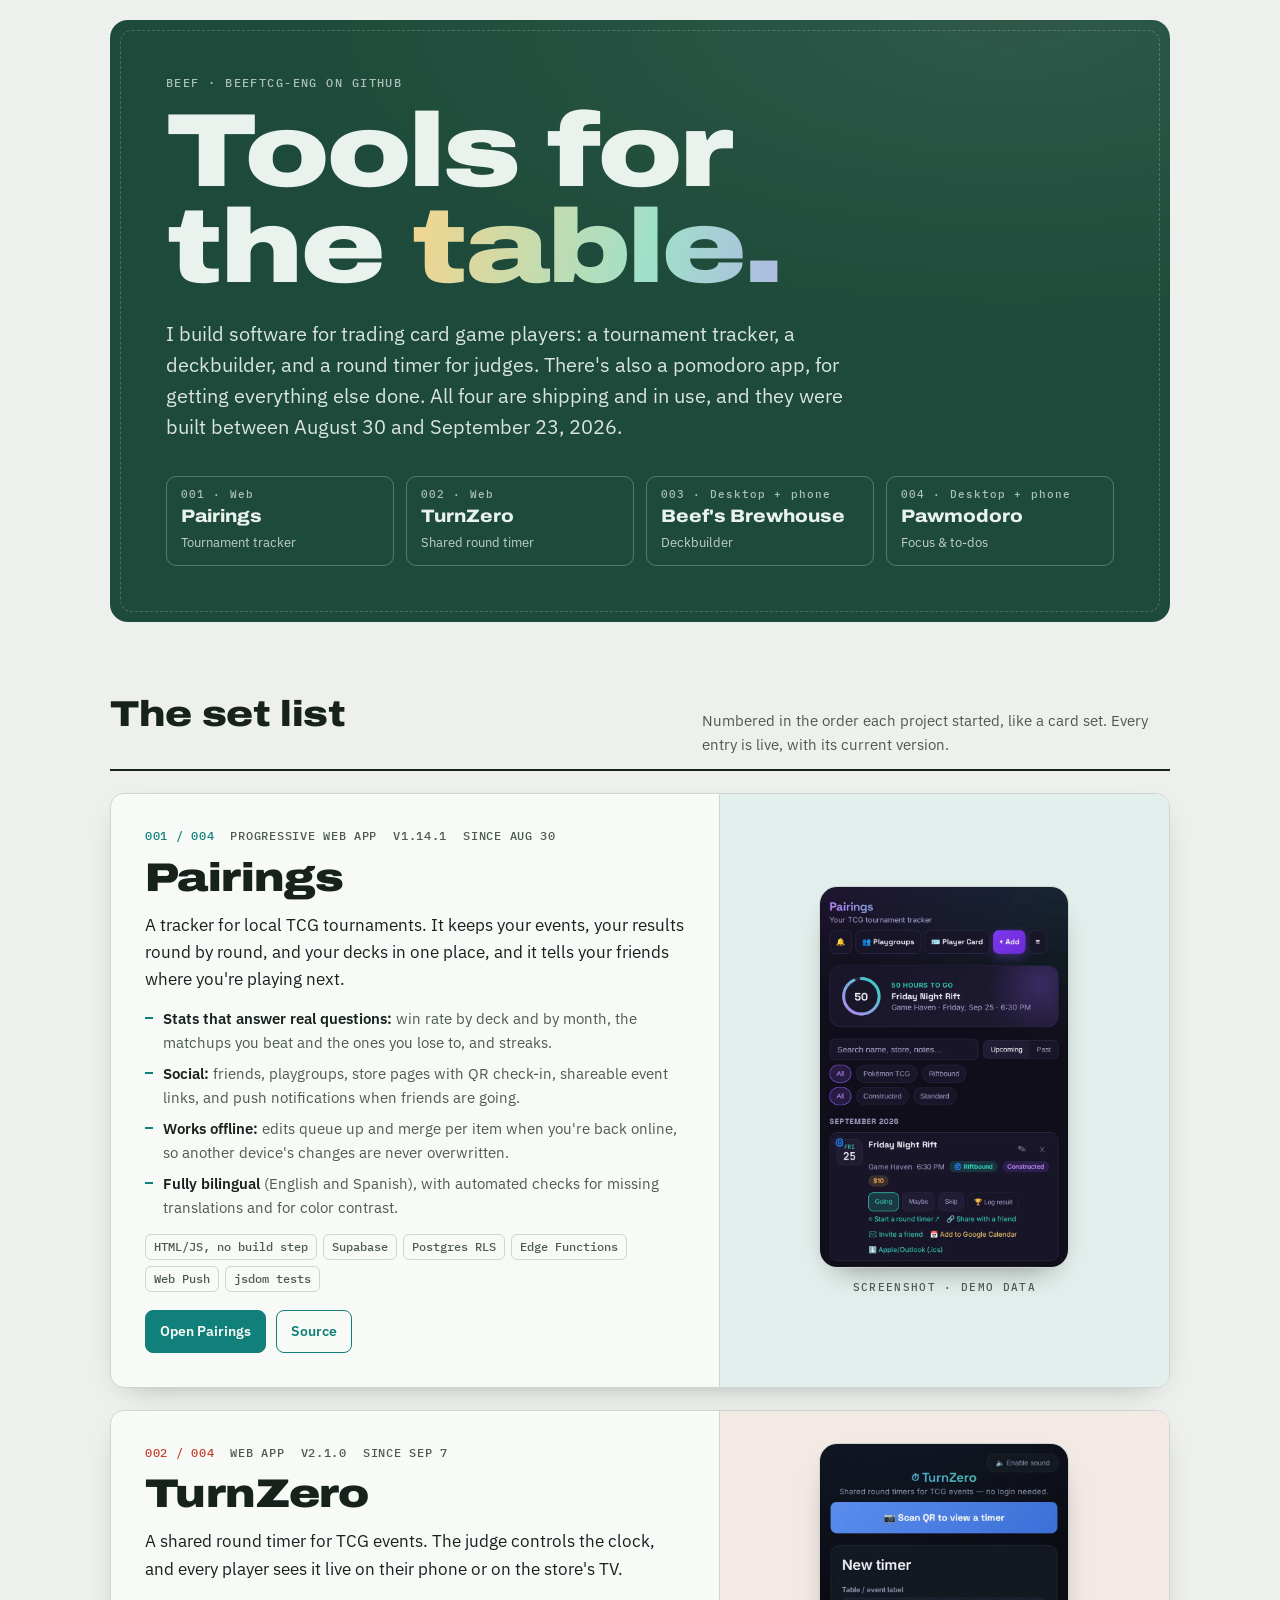
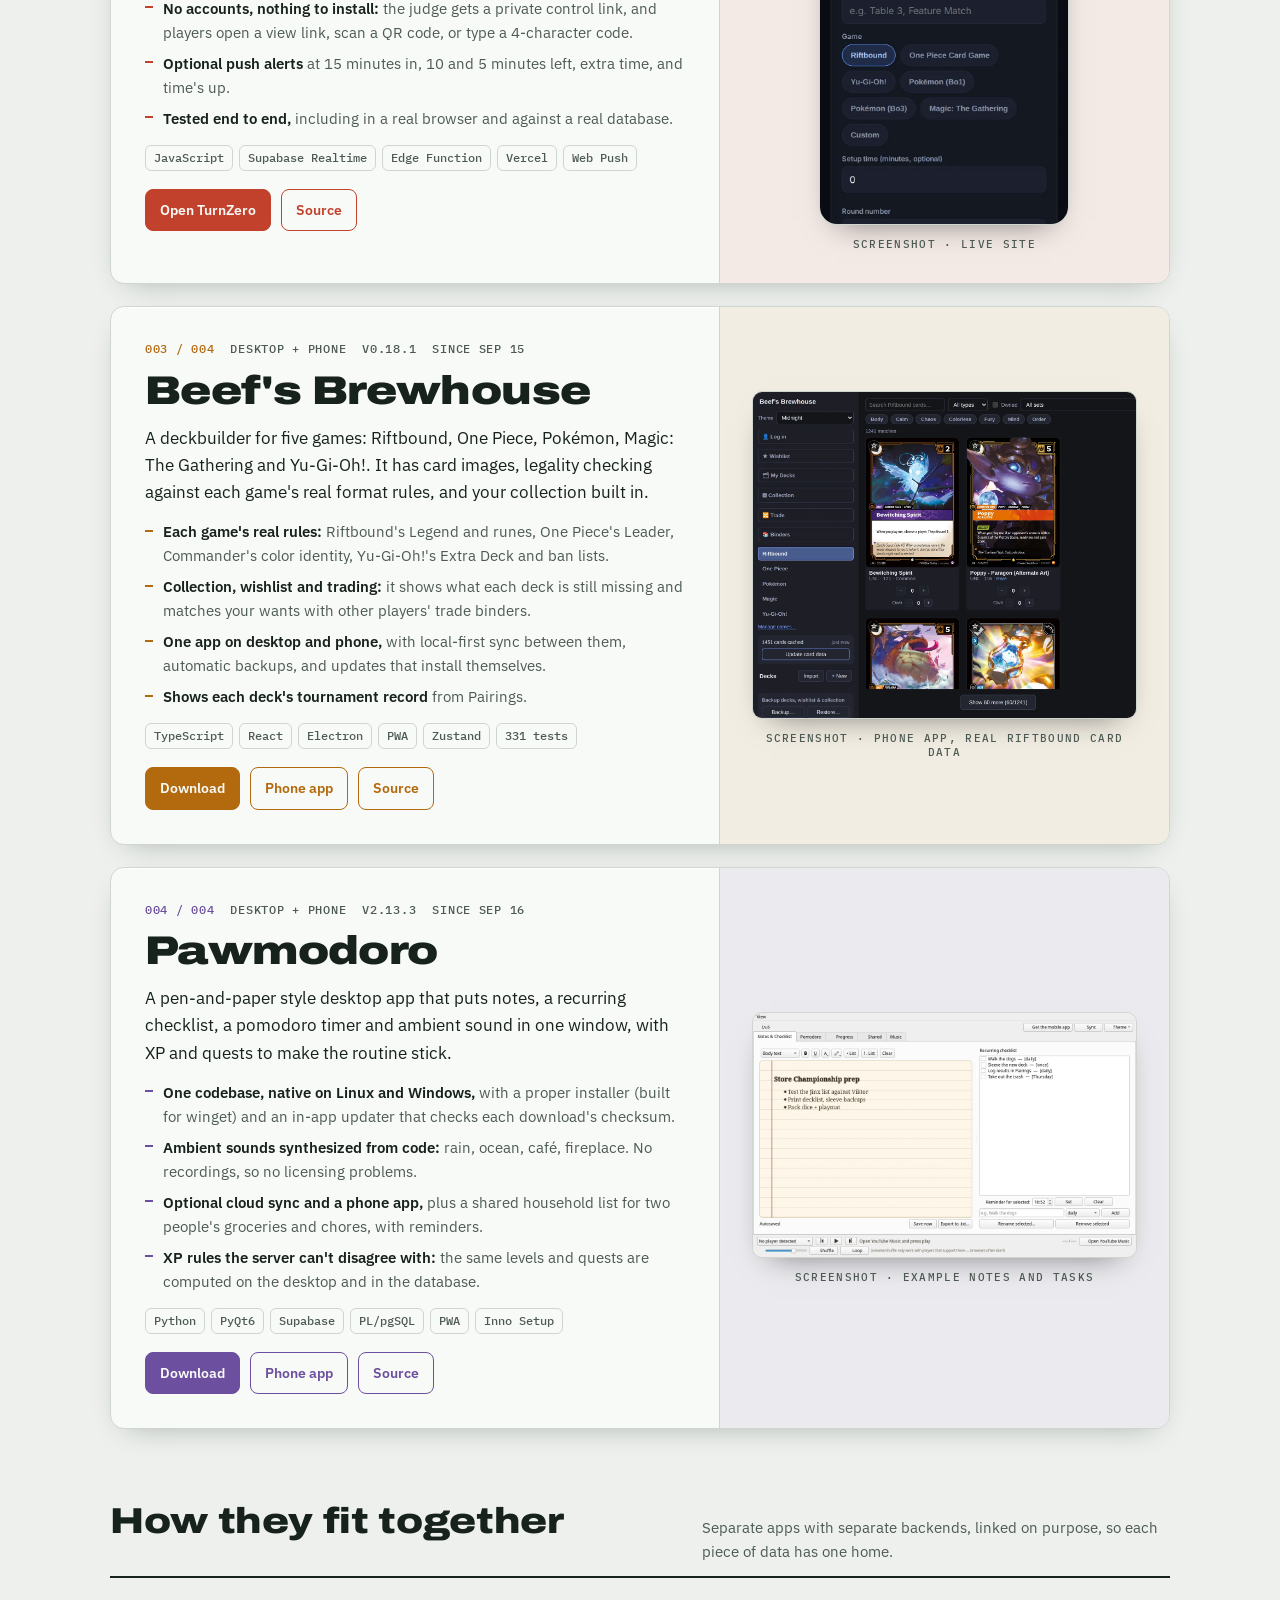
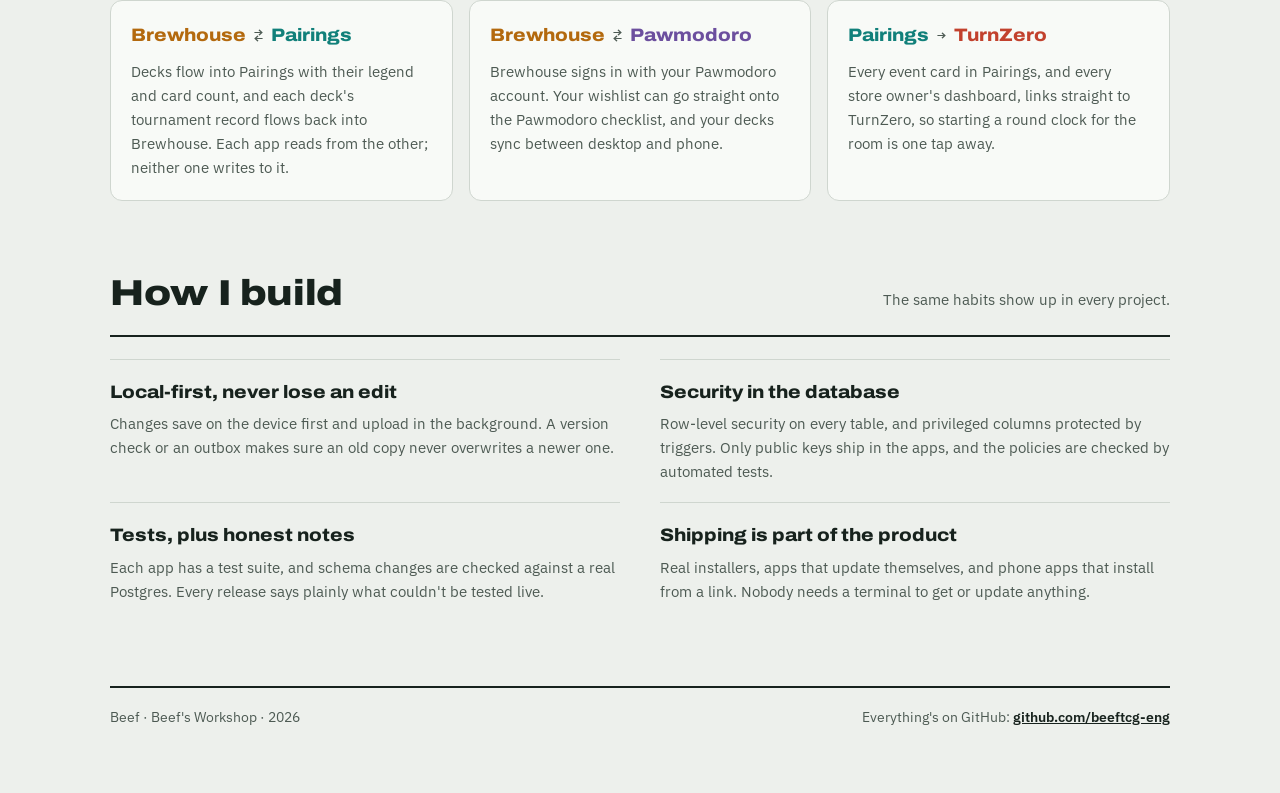
==== commit 3929007e: "Brewhouse 0.18.1, Pairings 1.14.1 Co-Authored-By: Claude Opus 5.5 <noreply@anthropic.com>" ====
--- a/index.html
+++ b/index.html
@@ -327,7 +327,7 @@
     <!-- 001 Pairings -->
     <article class="entry pr" id="pairings">
       <div class="text">
-        <div class="meta"><span class="num">001 / 004</span><span>Progressive web app</span><span>v1.14.0</span><span>Since Aug 30</span></div>
+        <div class="meta"><span class="num">001 / 004</span><span>Progressive web app</span><span>v1.14.1</span><span>Since Aug 30</span></div>
         <h3>Pairings</h3>
         <p class="pitch">A tracker for local TCG tournaments. It keeps your events, your results round by round, and your decks in one place, and it tells your friends where you're playing next.</p>
         <ul>
@@ -374,7 +374,7 @@
     <!-- 003 Brewhouse -->
     <article class="entry bh" id="brewhouse">
       <div class="text">
-        <div class="meta"><span class="num">003 / 004</span><span>Desktop + phone</span><span>v0.18.0</span><span>Since Sep 15</span></div>
+        <div class="meta"><span class="num">003 / 004</span><span>Desktop + phone</span><span>v0.18.1</span><span>Since Sep 15</span></div>
         <h3>Beef's Brewhouse</h3>
         <p class="pitch">A deckbuilder for five games: Riftbound, One Piece, Pokémon, Magic: The Gathering and Yu-Gi-Oh!. It has card images, legality checking against each game's real format rules, and your collection built in.</p>
         <ul>
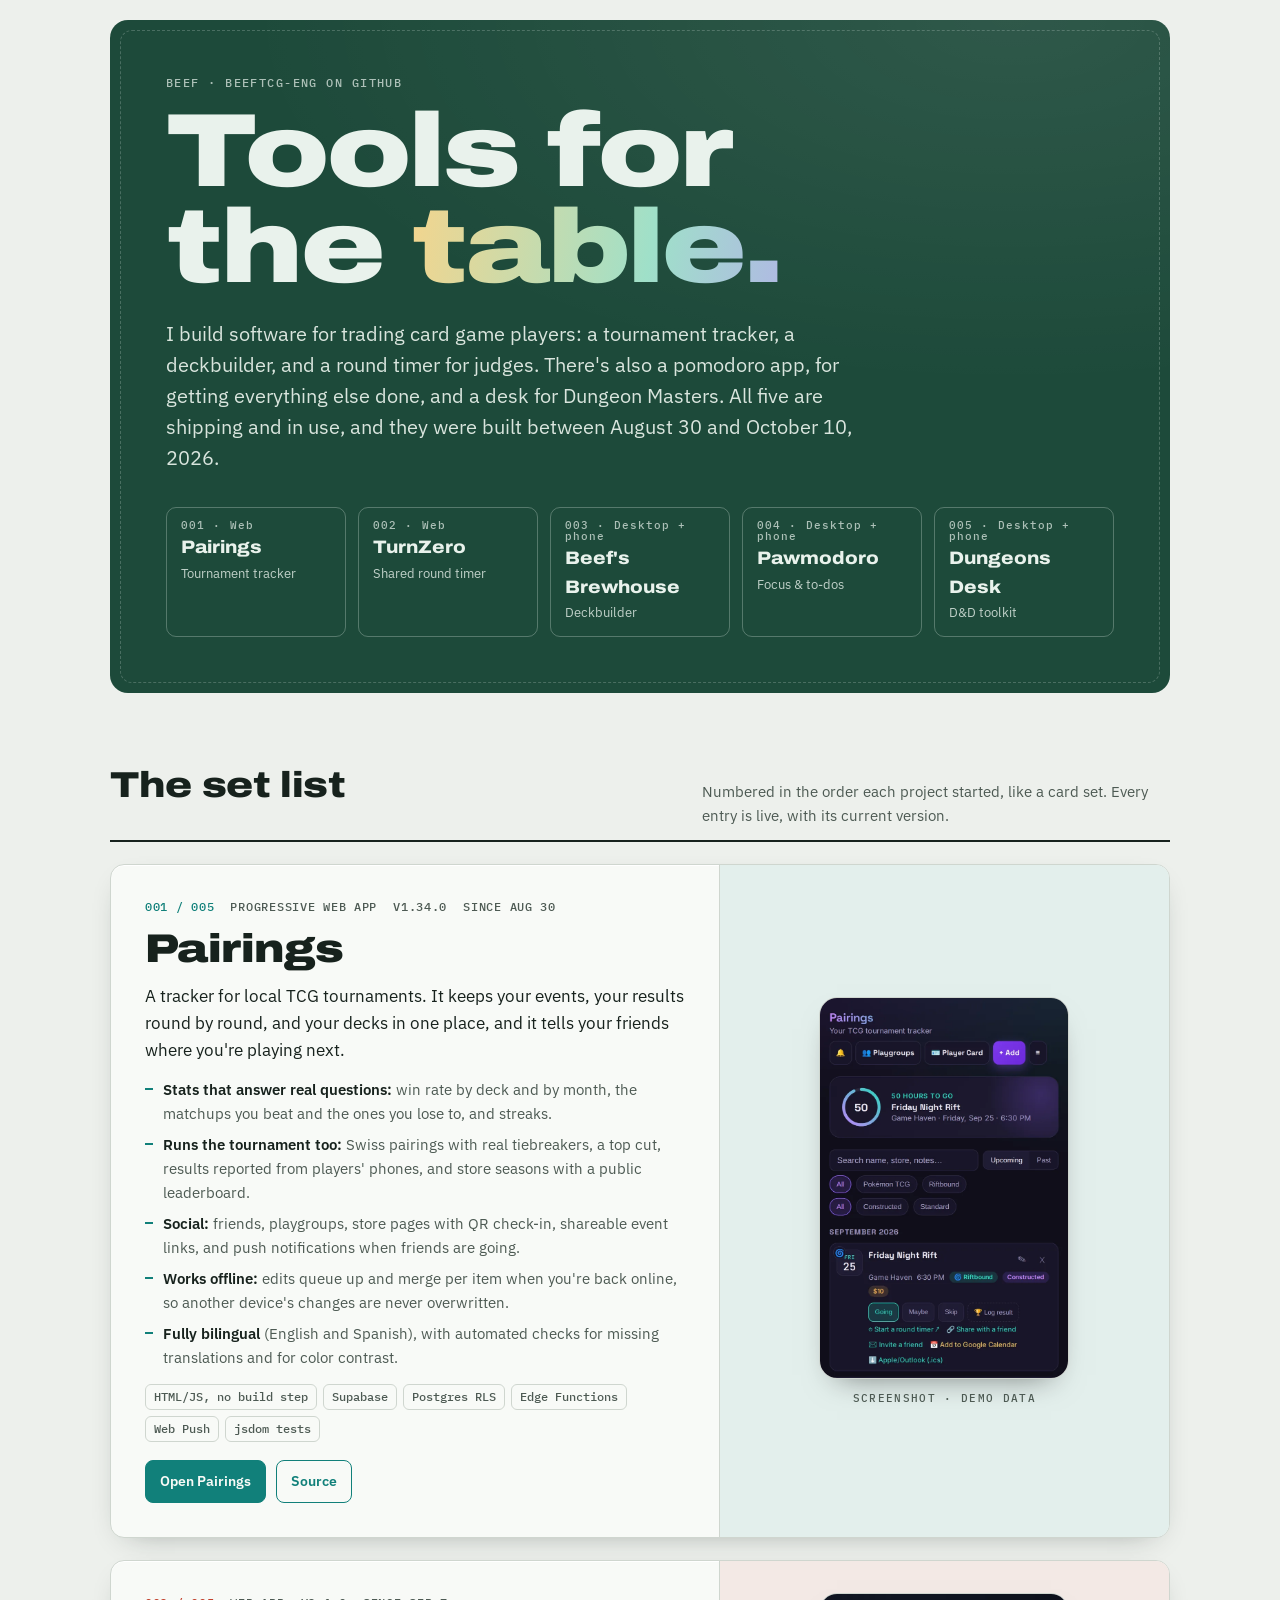
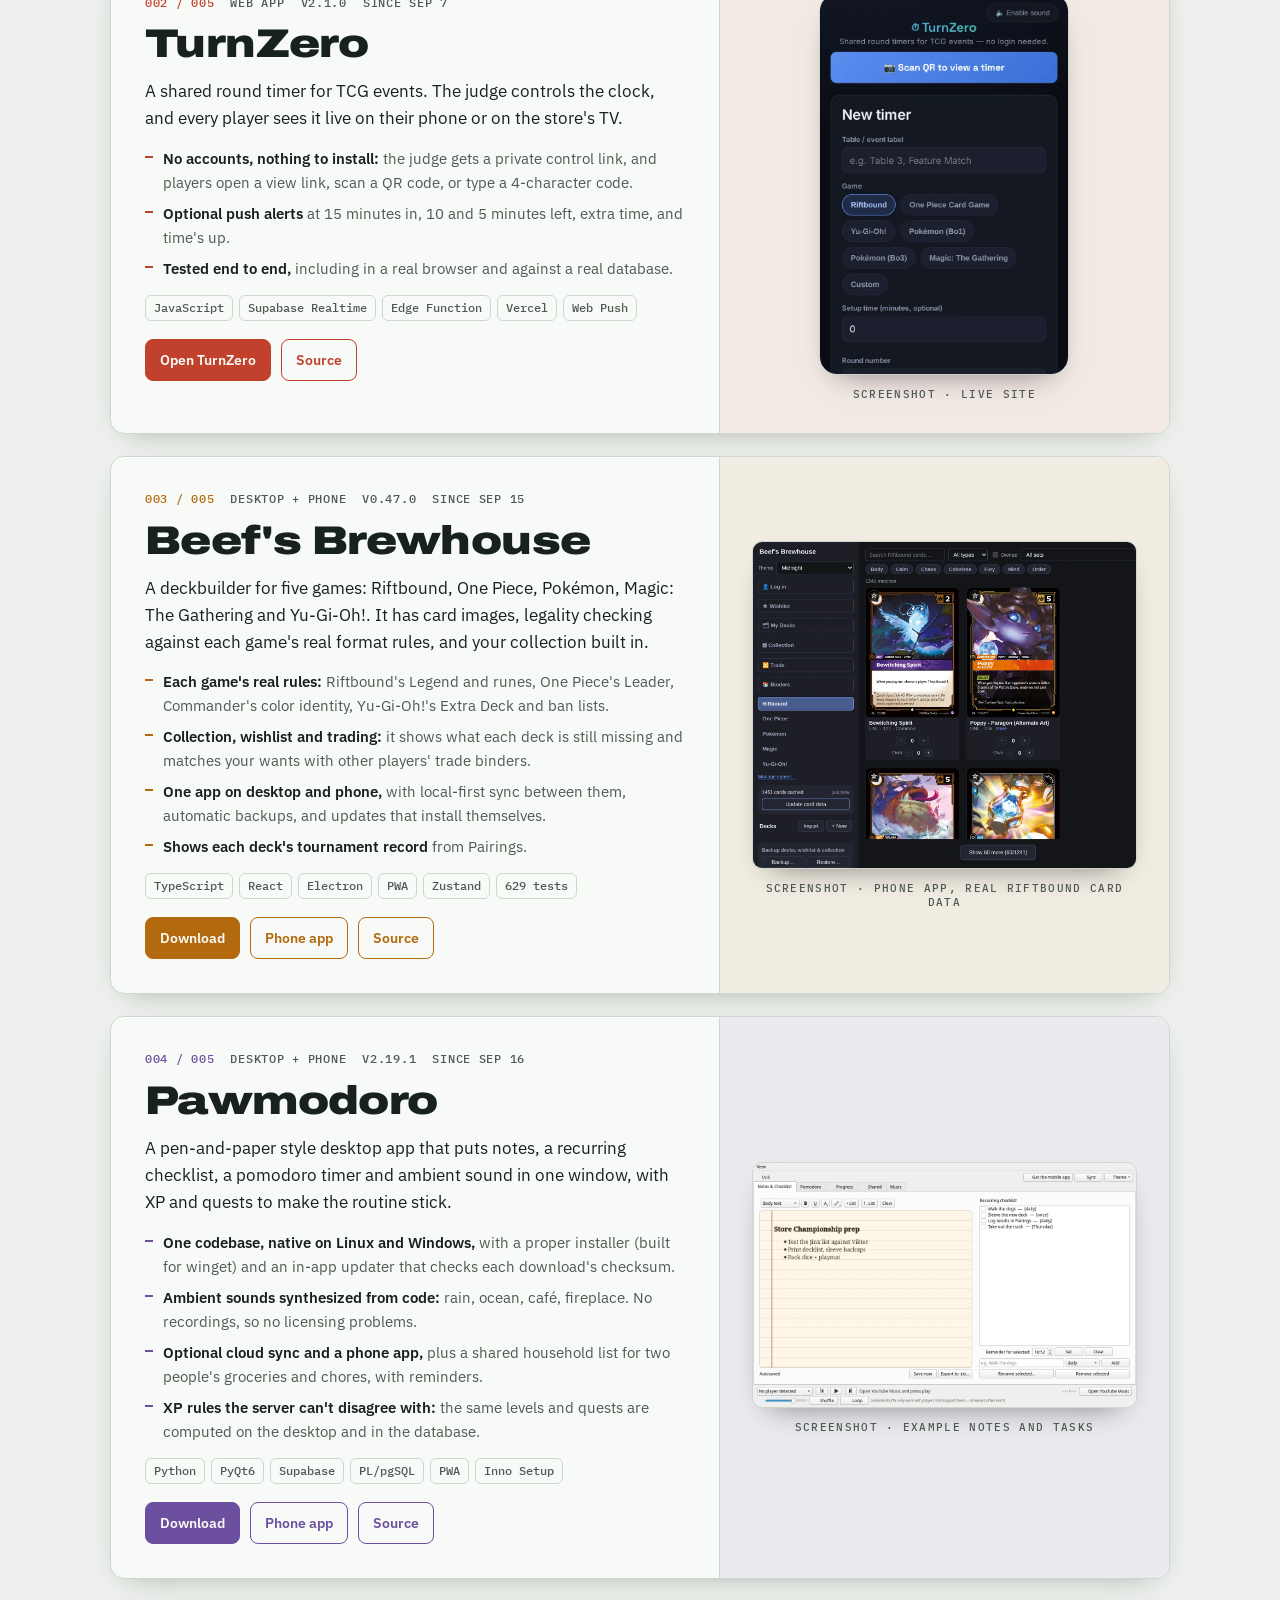
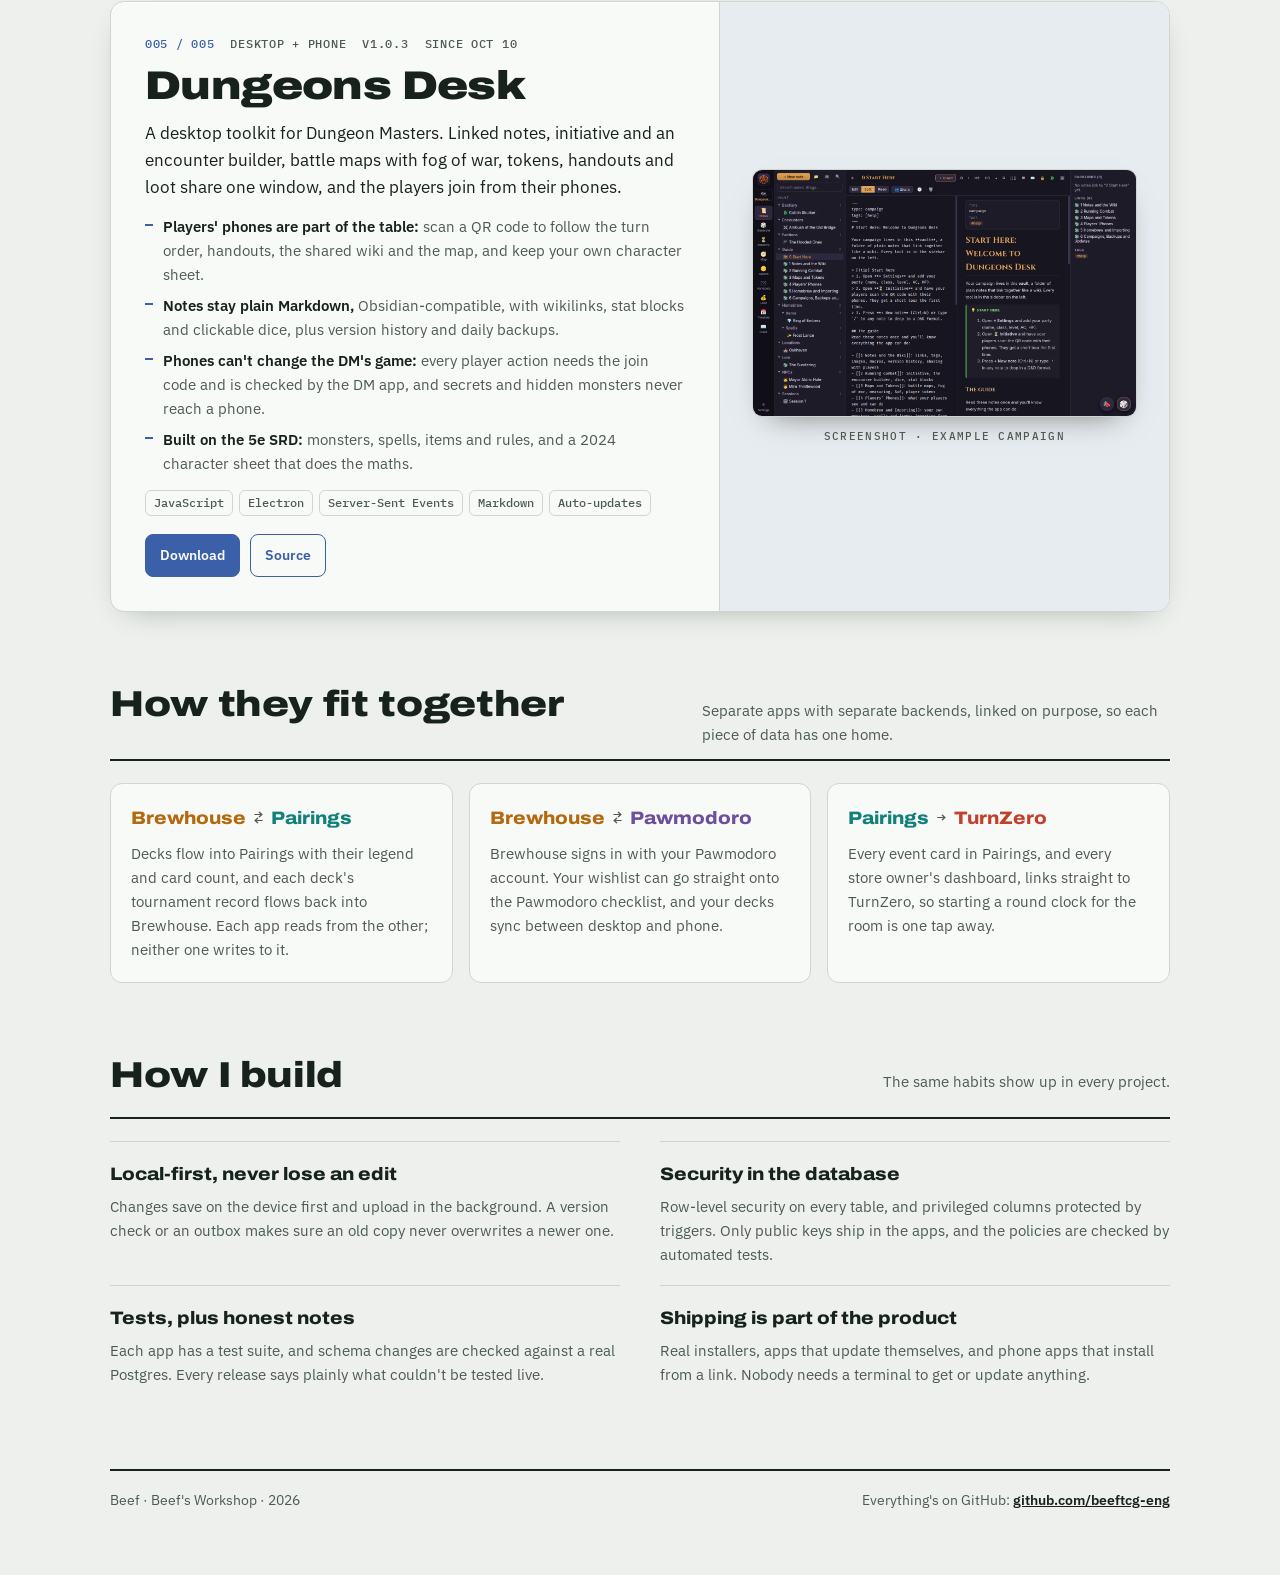
==== commit 8e7154c5: "Current versions: Pairings 1.34.0, Brewhouse 0.47.0, Pawmodoro 2.19.1; add Dungeons Desk; MIT licens" ====
--- a/index.html
+++ b/index.html
@@ -4,9 +4,9 @@
 <meta charset="utf-8">
 <meta name="viewport" content="width=device-width, initial-scale=1, viewport-fit=cover">
 <title>Beef's Workshop</title>
-<meta name="description" content="Beef's shipped apps for trading card game players: Pairings, TurnZero, Beef's Brewhouse and Pawmodoro.">
+<meta name="description" content="Beef's shipped apps for trading card game and tabletop players: Pairings, TurnZero, Beef's Brewhouse, Pawmodoro and Dungeons Desk.">
 <meta property="og:title" content="Beef's Workshop">
-<meta property="og:description" content="Tools for the table: a tournament tracker, a deckbuilder, a round timer and a pomodoro app.">
+<meta property="og:description" content="Tools for the table: a tournament tracker, a deckbuilder, a round timer, a pomodoro app and a desk for Dungeon Masters.">
 <meta property="og:type" content="website">
 <meta property="og:url" content="https://beeftcg-eng.github.io/">
 <meta name="theme-color" content="#1d4a3a">
@@ -30,6 +30,7 @@
     --pairings: #11807a;
     --brewhouse: #b3690e;
     --pawmodoro: #6c4f9e;
+    --dungeons: #3b5fa8;
     --display: "Archivo", "Arial Narrow", "Helvetica Neue", Arial, sans-serif;
     --body: "IBM Plex Sans", "Segoe UI", Roboto, Helvetica, Arial, sans-serif;
     --mono: "IBM Plex Mono", ui-monospace, "SFMono-Regular", Menlo, Consolas, monospace;
@@ -49,6 +50,7 @@
       --pairings: #4cc3bb;
       --brewhouse: #eba44a;
       --pawmodoro: #b59ae6;
+    --dungeons: #8fb0ef;
     }
   }
   :root[data-theme="dark"] {
@@ -65,6 +67,7 @@
     --pairings: #4cc3bb;
     --brewhouse: #eba44a;
     --pawmodoro: #b59ae6;
+    --dungeons: #8fb0ef;
   }
 
   * { box-sizing: border-box; }
@@ -138,7 +141,7 @@
   .zones {
     margin-top: 34px;
     display: grid;
-    grid-template-columns: repeat(4, minmax(0, 1fr));
+    grid-template-columns: repeat(5, minmax(0, 1fr));
     gap: 12px;
   }
   .zone {
@@ -186,6 +189,7 @@
   .entry.pr { --accent: var(--pairings); }
   .entry.bh { --accent: var(--brewhouse); }
   .entry.pm { --accent: var(--pawmodoro); }
+  .entry.dd { --accent: var(--dungeons); }
   .entry .text { padding: clamp(22px, 3.2vw, 34px); display: flex; flex-direction: column; gap: 14px; }
   .meta {
     display: flex;
@@ -268,7 +272,7 @@
   .link-card { padding: 20px; border-radius: 12px; background: var(--sheet); border: 1px solid var(--rule); display: flex; flex-direction: column; gap: 10px; }
   .pair { display: flex; align-items: center; gap: 8px; flex-wrap: wrap; font-family: var(--display); font-weight: 800; font-stretch: 112%; font-size: 18px; }
   .pair .arrow { font-family: var(--mono); font-weight: 500; color: var(--ink-soft); font-size: 15px; }
-  .c-tz { color: var(--turnzero); } .c-pr { color: var(--pairings); } .c-bh { color: var(--brewhouse); } .c-pm { color: var(--pawmodoro); }
+  .c-tz { color: var(--turnzero); } .c-pr { color: var(--pairings); } .c-bh { color: var(--brewhouse); } .c-pm { color: var(--pawmodoro); } .c-dd { color: var(--dungeons); }
   .link-card p { margin: 0; color: var(--ink-soft); font-size: 15px; }
 
   /* ---------- habits ---------- */
@@ -307,14 +311,15 @@
     <h1>Tools for the <span class="foil">table.</span></h1>
     <p class="lede">
       I build software for trading card game players: a tournament tracker, a deckbuilder, and a round timer for judges.
-      There's also a pomodoro app, for getting everything else done. All four are shipping and in use,
-      and they were built between August&nbsp;30 and September&nbsp;23, 2026.
+      There's also a pomodoro app, for getting everything else done, and a desk for Dungeon Masters. All five are shipping
+      and in use, and they were built between August&nbsp;30 and October&nbsp;10, 2026.
     </p>
     <nav class="zones" aria-label="Projects">
       <a class="zone" href="#pairings"><span class="no">001 · Web</span><b>Pairings</b><span>Tournament tracker</span></a>
       <a class="zone" href="#turnzero"><span class="no">002 · Web</span><b>TurnZero</b><span>Shared round timer</span></a>
       <a class="zone" href="#brewhouse"><span class="no">003 · Desktop + phone</span><b>Beef's Brewhouse</b><span>Deckbuilder</span></a>
       <a class="zone" href="#pawmodoro"><span class="no">004 · Desktop + phone</span><b>Pawmodoro</b><span>Focus &amp; to-dos</span></a>
+      <a class="zone" href="#dungeonsdesk"><span class="no">005 · Desktop + phone</span><b>Dungeons Desk</b><span>D&amp;D toolkit</span></a>
     </nav>
   </header>
 
@@ -327,11 +332,12 @@
     <!-- 001 Pairings -->
     <article class="entry pr" id="pairings">
       <div class="text">
-        <div class="meta"><span class="num">001 / 004</span><span>Progressive web app</span><span>v1.14.1</span><span>Since Aug 30</span></div>
+        <div class="meta"><span class="num">001 / 005</span><span>Progressive web app</span><span>v1.34.0</span><span>Since Aug 30</span></div>
         <h3>Pairings</h3>
         <p class="pitch">A tracker for local TCG tournaments. It keeps your events, your results round by round, and your decks in one place, and it tells your friends where you're playing next.</p>
         <ul>
           <li><strong>Stats that answer real questions:</strong> win rate by deck and by month, the matchups you beat and the ones you lose to, and streaks.</li>
+          <li><strong>Runs the tournament too:</strong> Swiss pairings with real tiebreakers, a top cut, results reported from players' phones, and store seasons with a public leaderboard.</li>
           <li><strong>Social:</strong> friends, playgroups, store pages with QR check-in, shareable event links, and push notifications when friends are going.</li>
           <li><strong>Works offline:</strong> edits queue up and merge per item when you're back online, so another device's changes are never overwritten.</li>
           <li><strong>Fully bilingual</strong> (English and Spanish), with automated checks for missing translations and for color contrast.</li>
@@ -351,7 +357,7 @@
     <!-- 002 TurnZero -->
     <article class="entry tz" id="turnzero">
       <div class="text">
-        <div class="meta"><span class="num">002 / 004</span><span>Web app</span><span>v2.1.0</span><span>Since Sep 7</span></div>
+        <div class="meta"><span class="num">002 / 005</span><span>Web app</span><span>v2.1.0</span><span>Since Sep 7</span></div>
         <h3>TurnZero</h3>
         <p class="pitch">A shared round timer for TCG events. The judge controls the clock, and every player sees it live on their phone or on the store's TV.</p>
         <ul>
@@ -374,7 +380,7 @@
     <!-- 003 Brewhouse -->
     <article class="entry bh" id="brewhouse">
       <div class="text">
-        <div class="meta"><span class="num">003 / 004</span><span>Desktop + phone</span><span>v0.18.1</span><span>Since Sep 15</span></div>
+        <div class="meta"><span class="num">003 / 005</span><span>Desktop + phone</span><span>v0.47.0</span><span>Since Sep 15</span></div>
         <h3>Beef's Brewhouse</h3>
         <p class="pitch">A deckbuilder for five games: Riftbound, One Piece, Pokémon, Magic: The Gathering and Yu-Gi-Oh!. It has card images, legality checking against each game's real format rules, and your collection built in.</p>
         <ul>
@@ -383,7 +389,7 @@
           <li><strong>One app on desktop and phone,</strong> with local-first sync between them, automatic backups, and updates that install themselves.</li>
           <li><strong>Shows each deck's tournament record</strong> from Pairings.</li>
         </ul>
-        <div class="stack"><span>TypeScript</span><span>React</span><span>Electron</span><span>PWA</span><span>Zustand</span><span>331 tests</span></div>
+        <div class="stack"><span>TypeScript</span><span>React</span><span>Electron</span><span>PWA</span><span>Zustand</span><span>629 tests</span></div>
         <div class="links">
           <a class="primary" href="https://github.com/beeftcg-eng/deckbuilder-releases/releases/latest" target="_blank" rel="noopener">Download</a>
           <a href="https://beeftcg-eng.github.io/deckbuilder/" target="_blank" rel="noopener">Phone app</a>
@@ -399,7 +405,7 @@
     <!-- 004 Pawmodoro -->
     <article class="entry pm" id="pawmodoro">
       <div class="text">
-        <div class="meta"><span class="num">004 / 004</span><span>Desktop + phone</span><span>v2.13.3</span><span>Since Sep 16</span></div>
+        <div class="meta"><span class="num">004 / 005</span><span>Desktop + phone</span><span>v2.19.1</span><span>Since Sep 16</span></div>
         <h3>Pawmodoro</h3>
         <p class="pitch">A pen-and-paper style desktop app that puts notes, a recurring checklist, a pomodoro timer and ambient sound in one window, with XP and quests to make the routine stick.</p>
         <ul>
@@ -420,6 +426,29 @@
         <figcaption>Screenshot · example notes and tasks</figcaption>
       </figure>
     </article>
+    <!-- 005 Dungeons Desk -->
+    <article class="entry dd" id="dungeonsdesk">
+      <div class="text">
+        <div class="meta"><span class="num">005 / 005</span><span>Desktop + phone</span><span>v1.0.3</span><span>Since Oct 10</span></div>
+        <h3>Dungeons Desk</h3>
+        <p class="pitch">A desktop toolkit for Dungeon Masters. Linked notes, initiative and an encounter builder, battle maps with fog of war, tokens, handouts and loot share one window, and the players join from their phones.</p>
+        <ul>
+          <li><strong>Players' phones are part of the table:</strong> scan a QR code to follow the turn order, handouts, the shared wiki and the map, and keep your own character sheet.</li>
+          <li><strong>Notes stay plain Markdown,</strong> Obsidian-compatible, with wikilinks, stat blocks and clickable dice, plus version history and daily backups.</li>
+          <li><strong>Phones can't change the DM's game:</strong> every player action needs the join code and is checked by the DM app, and secrets and hidden monsters never reach a phone.</li>
+          <li><strong>Built on the 5e SRD:</strong> monsters, spells, items and rules, and a 2024 character sheet that does the maths.</li>
+        </ul>
+        <div class="stack"><span>JavaScript</span><span>Electron</span><span>Server-Sent Events</span><span>Markdown</span><span>Auto-updates</span></div>
+        <div class="links">
+          <a class="primary" href="https://github.com/beeftcg-eng/dungeons-desk/releases/latest" target="_blank" rel="noopener">Download</a>
+          <a href="https://github.com/beeftcg-eng/dungeons-desk" target="_blank" rel="noopener">Source</a>
+        </div>
+      </div>
+      <figure class="specimen shot wide">
+        <img src="img/dungeonsdesk.webp" width="1400" height="900" alt="Dungeons Desk notes view: a campaign vault in the sidebar, a note in split edit and preview, and its links and tags" loading="lazy" decoding="async">
+        <figcaption>Screenshot · example campaign</figcaption>
+      </figure>
+    </article>
   </div>
 
   <div class="head">
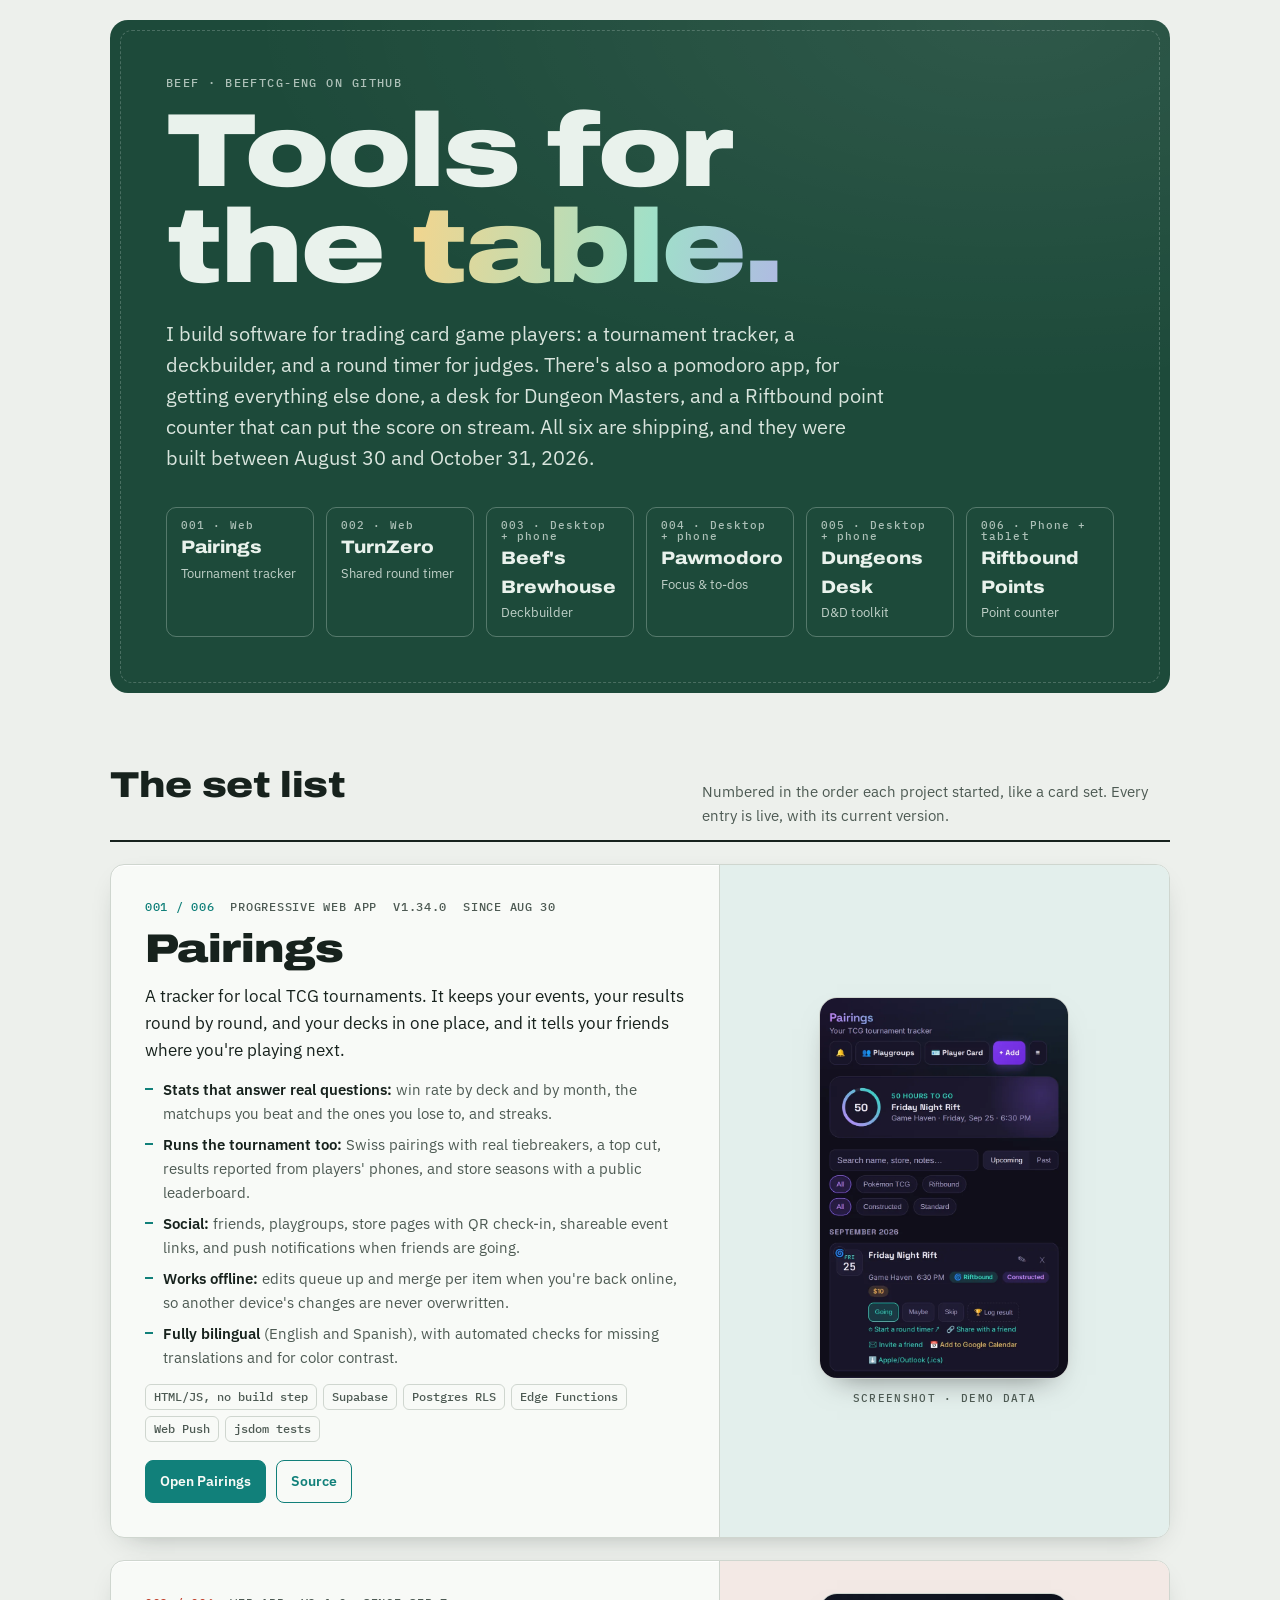
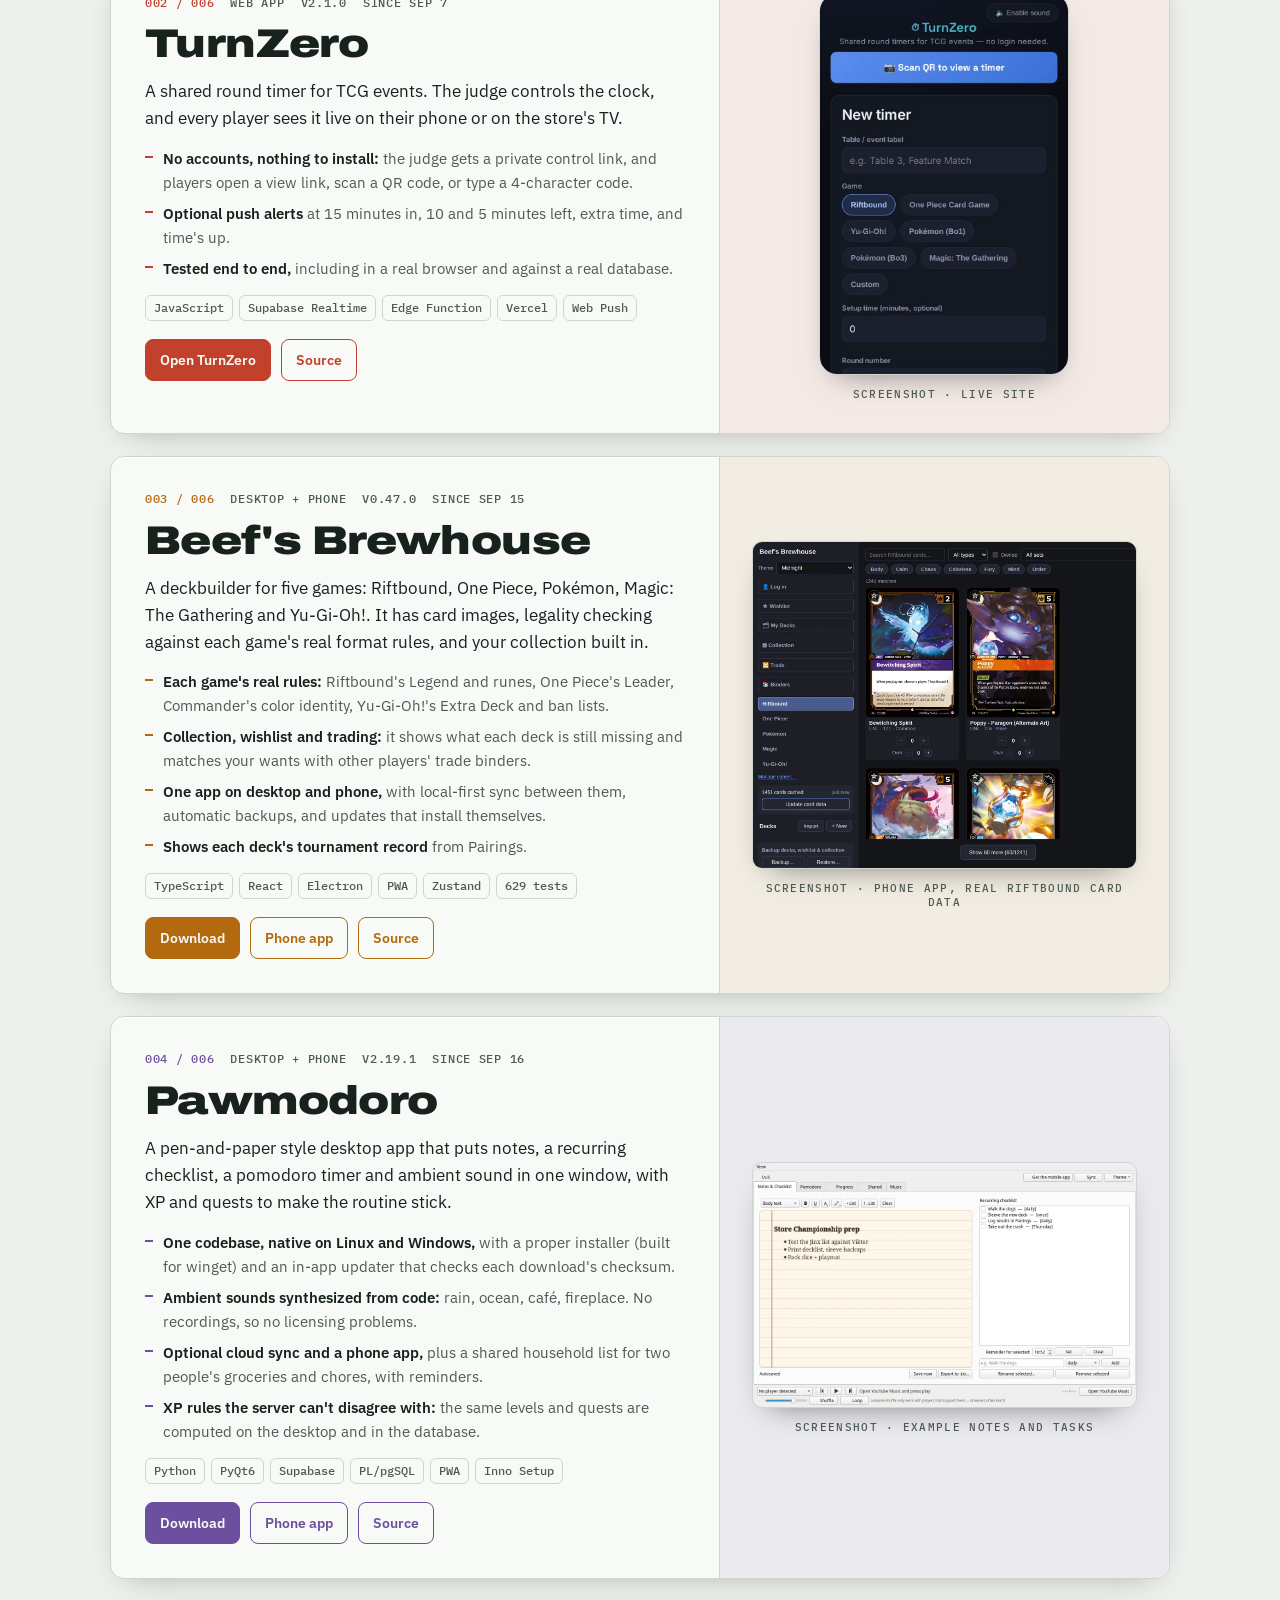
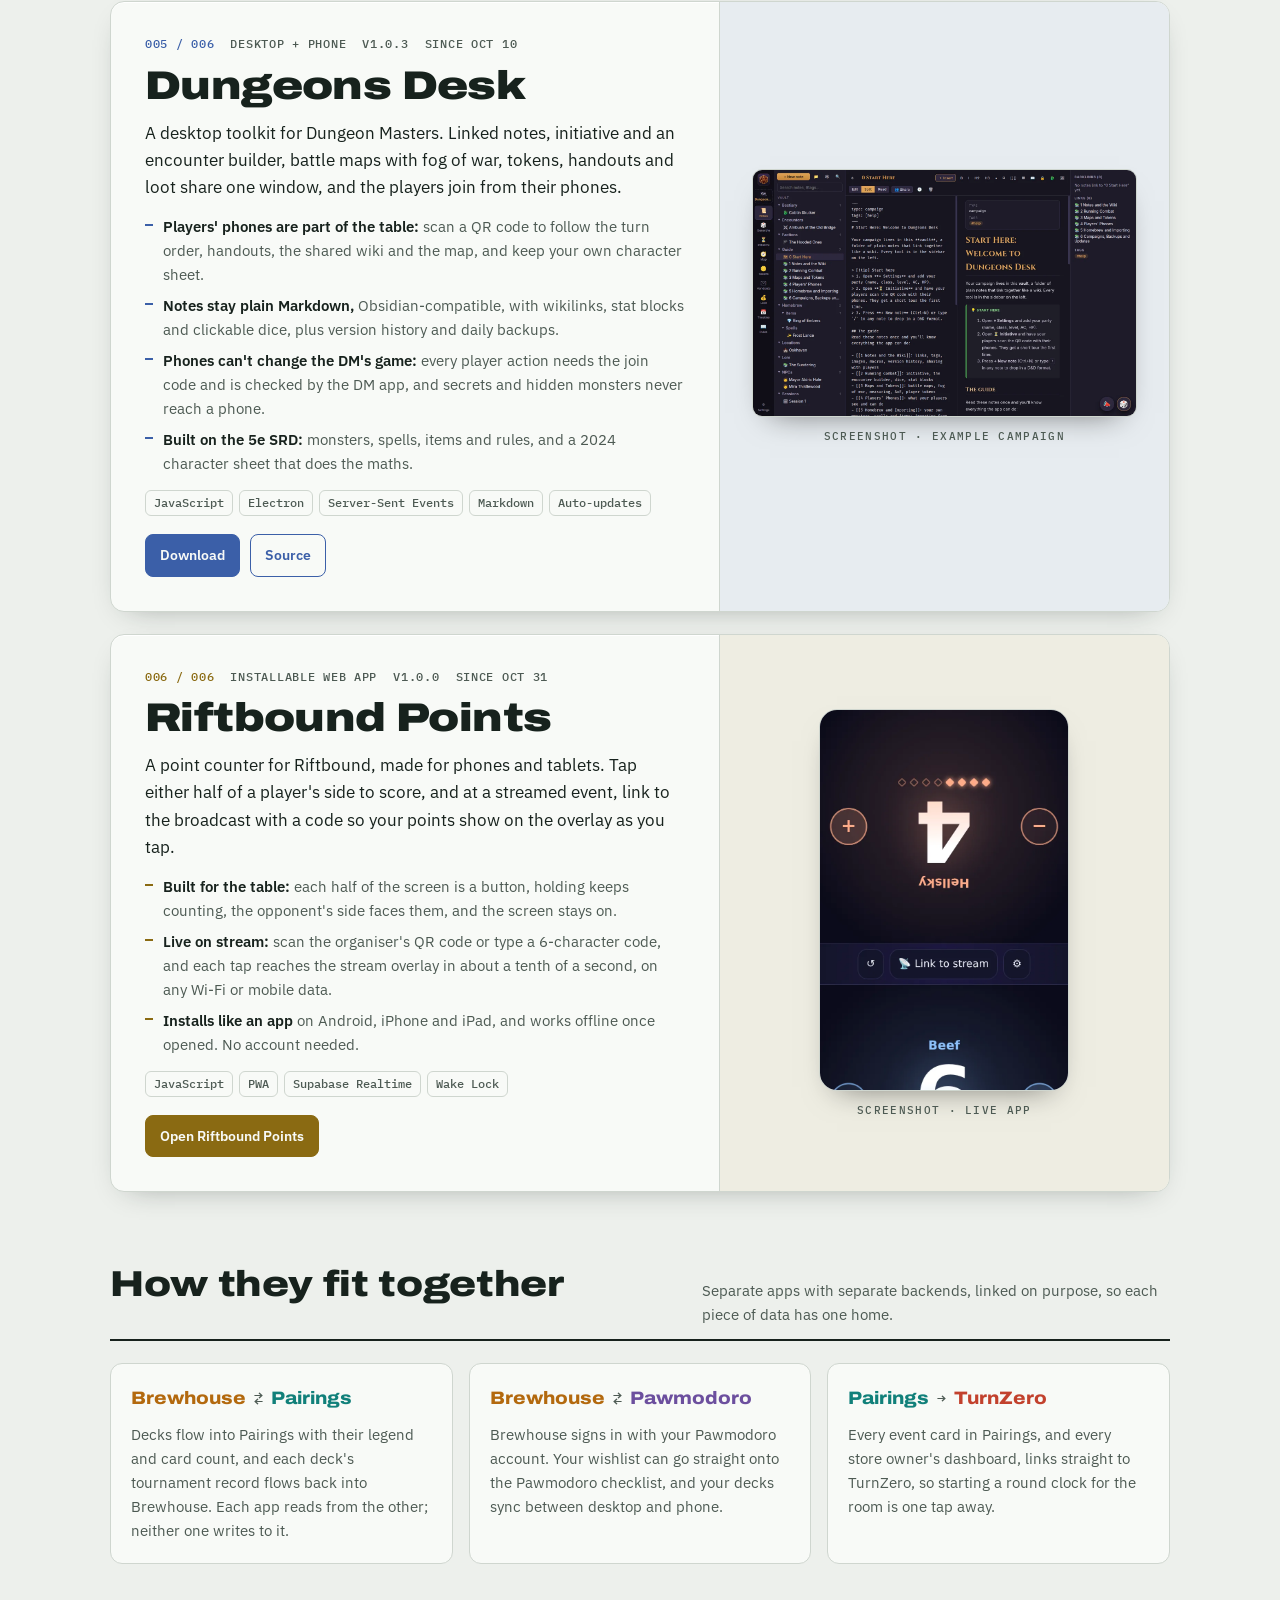
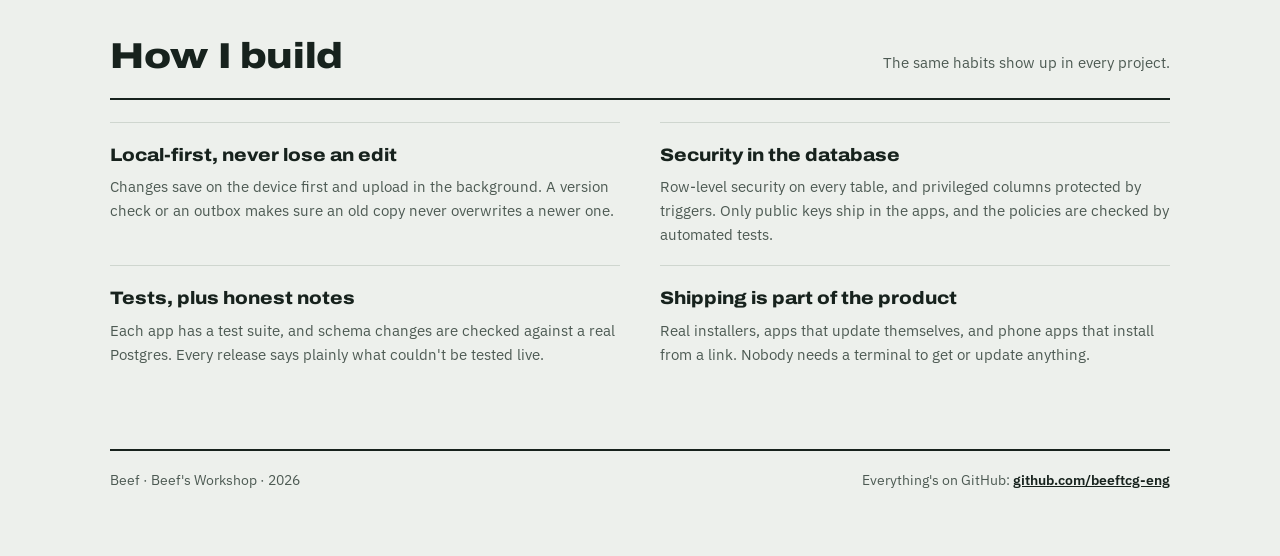
==== commit ef7e53c6: "Riftbound Points: touch-first layout for phones and tablets; add it to the homepage as 006 Co-Author" ====
--- a/index.html
+++ b/index.html
@@ -4,9 +4,9 @@
 <meta charset="utf-8">
 <meta name="viewport" content="width=device-width, initial-scale=1, viewport-fit=cover">
 <title>Beef's Workshop</title>
-<meta name="description" content="Beef's shipped apps for trading card game and tabletop players: Pairings, TurnZero, Beef's Brewhouse, Pawmodoro and Dungeons Desk.">
+<meta name="description" content="Beef's shipped apps for trading card game and tabletop players: Pairings, TurnZero, Beef's Brewhouse, Pawmodoro, Dungeons Desk and Riftbound Points.">
 <meta property="og:title" content="Beef's Workshop">
-<meta property="og:description" content="Tools for the table: a tournament tracker, a deckbuilder, a round timer, a pomodoro app and a desk for Dungeon Masters.">
+<meta property="og:description" content="Tools for the table: a tournament tracker, a deckbuilder, a round timer, a pomodoro app, a desk for Dungeon Masters and a Riftbound point counter.">
 <meta property="og:type" content="website">
 <meta property="og:url" content="https://beeftcg-eng.github.io/">
 <meta name="theme-color" content="#1d4a3a">
@@ -31,6 +31,7 @@
     --brewhouse: #b3690e;
     --pawmodoro: #6c4f9e;
     --dungeons: #3b5fa8;
+    --points: #8a6a12;
     --display: "Archivo", "Arial Narrow", "Helvetica Neue", Arial, sans-serif;
     --body: "IBM Plex Sans", "Segoe UI", Roboto, Helvetica, Arial, sans-serif;
     --mono: "IBM Plex Mono", ui-monospace, "SFMono-Regular", Menlo, Consolas, monospace;
@@ -51,6 +52,7 @@
       --brewhouse: #eba44a;
       --pawmodoro: #b59ae6;
     --dungeons: #8fb0ef;
+    --points: #f4d58d;
     }
   }
   :root[data-theme="dark"] {
@@ -68,6 +70,7 @@
     --brewhouse: #eba44a;
     --pawmodoro: #b59ae6;
     --dungeons: #8fb0ef;
+    --points: #f4d58d;
   }
 
   * { box-sizing: border-box; }
@@ -141,7 +144,7 @@
   .zones {
     margin-top: 34px;
     display: grid;
-    grid-template-columns: repeat(5, minmax(0, 1fr));
+    grid-template-columns: repeat(6, minmax(0, 1fr));
     gap: 12px;
   }
   .zone {
@@ -190,6 +193,7 @@
   .entry.bh { --accent: var(--brewhouse); }
   .entry.pm { --accent: var(--pawmodoro); }
   .entry.dd { --accent: var(--dungeons); }
+  .entry.rp { --accent: var(--points); }
   .entry .text { padding: clamp(22px, 3.2vw, 34px); display: flex; flex-direction: column; gap: 14px; }
   .meta {
     display: flex;
@@ -272,7 +276,7 @@
   .link-card { padding: 20px; border-radius: 12px; background: var(--sheet); border: 1px solid var(--rule); display: flex; flex-direction: column; gap: 10px; }
   .pair { display: flex; align-items: center; gap: 8px; flex-wrap: wrap; font-family: var(--display); font-weight: 800; font-stretch: 112%; font-size: 18px; }
   .pair .arrow { font-family: var(--mono); font-weight: 500; color: var(--ink-soft); font-size: 15px; }
-  .c-tz { color: var(--turnzero); } .c-pr { color: var(--pairings); } .c-bh { color: var(--brewhouse); } .c-pm { color: var(--pawmodoro); } .c-dd { color: var(--dungeons); }
+  .c-tz { color: var(--turnzero); } .c-pr { color: var(--pairings); } .c-bh { color: var(--brewhouse); } .c-pm { color: var(--pawmodoro); } .c-dd { color: var(--dungeons); } .c-rp { color: var(--points); }
   .link-card p { margin: 0; color: var(--ink-soft); font-size: 15px; }
 
   /* ---------- habits ---------- */
@@ -294,6 +298,9 @@
   }
   footer a { font-weight: 600; color: var(--ink); }
 
+  @media (max-width: 1100px) {
+    .zones { grid-template-columns: repeat(3, minmax(0, 1fr)); }
+  }
   @media (max-width: 820px) {
     .entry { grid-template-columns: 1fr; }
     .specimen { border-left: 0; border-top: 1px solid var(--rule); }
@@ -311,8 +318,8 @@
     <h1>Tools for the <span class="foil">table.</span></h1>
     <p class="lede">
       I build software for trading card game players: a tournament tracker, a deckbuilder, and a round timer for judges.
-      There's also a pomodoro app, for getting everything else done, and a desk for Dungeon Masters. All five are shipping
-      and in use, and they were built between August&nbsp;30 and October&nbsp;10, 2026.
+      There's also a pomodoro app, for getting everything else done, a desk for Dungeon Masters, and a Riftbound point
+      counter that can put the score on stream. All six are shipping, and they were built between August&nbsp;30 and October&nbsp;31, 2026.
     </p>
     <nav class="zones" aria-label="Projects">
       <a class="zone" href="#pairings"><span class="no">001 · Web</span><b>Pairings</b><span>Tournament tracker</span></a>
@@ -320,6 +327,7 @@
       <a class="zone" href="#brewhouse"><span class="no">003 · Desktop + phone</span><b>Beef's Brewhouse</b><span>Deckbuilder</span></a>
       <a class="zone" href="#pawmodoro"><span class="no">004 · Desktop + phone</span><b>Pawmodoro</b><span>Focus &amp; to-dos</span></a>
       <a class="zone" href="#dungeonsdesk"><span class="no">005 · Desktop + phone</span><b>Dungeons Desk</b><span>D&amp;D toolkit</span></a>
+      <a class="zone" href="#points"><span class="no">006 · Phone + tablet</span><b>Riftbound Points</b><span>Point counter</span></a>
     </nav>
   </header>
 
@@ -332,7 +340,7 @@
     <!-- 001 Pairings -->
     <article class="entry pr" id="pairings">
       <div class="text">
-        <div class="meta"><span class="num">001 / 005</span><span>Progressive web app</span><span>v1.34.0</span><span>Since Aug 30</span></div>
+        <div class="meta"><span class="num">001 / 006</span><span>Progressive web app</span><span>v1.34.0</span><span>Since Aug 30</span></div>
         <h3>Pairings</h3>
         <p class="pitch">A tracker for local TCG tournaments. It keeps your events, your results round by round, and your decks in one place, and it tells your friends where you're playing next.</p>
         <ul>
@@ -357,7 +365,7 @@
     <!-- 002 TurnZero -->
     <article class="entry tz" id="turnzero">
       <div class="text">
-        <div class="meta"><span class="num">002 / 005</span><span>Web app</span><span>v2.1.0</span><span>Since Sep 7</span></div>
+        <div class="meta"><span class="num">002 / 006</span><span>Web app</span><span>v2.1.0</span><span>Since Sep 7</span></div>
         <h3>TurnZero</h3>
         <p class="pitch">A shared round timer for TCG events. The judge controls the clock, and every player sees it live on their phone or on the store's TV.</p>
         <ul>
@@ -380,7 +388,7 @@
     <!-- 003 Brewhouse -->
     <article class="entry bh" id="brewhouse">
       <div class="text">
-        <div class="meta"><span class="num">003 / 005</span><span>Desktop + phone</span><span>v0.47.0</span><span>Since Sep 15</span></div>
+        <div class="meta"><span class="num">003 / 006</span><span>Desktop + phone</span><span>v0.47.0</span><span>Since Sep 15</span></div>
         <h3>Beef's Brewhouse</h3>
         <p class="pitch">A deckbuilder for five games: Riftbound, One Piece, Pokémon, Magic: The Gathering and Yu-Gi-Oh!. It has card images, legality checking against each game's real format rules, and your collection built in.</p>
         <ul>
@@ -405,7 +413,7 @@
     <!-- 004 Pawmodoro -->
     <article class="entry pm" id="pawmodoro">
       <div class="text">
-        <div class="meta"><span class="num">004 / 005</span><span>Desktop + phone</span><span>v2.19.1</span><span>Since Sep 16</span></div>
+        <div class="meta"><span class="num">004 / 006</span><span>Desktop + phone</span><span>v2.19.1</span><span>Since Sep 16</span></div>
         <h3>Pawmodoro</h3>
         <p class="pitch">A pen-and-paper style desktop app that puts notes, a recurring checklist, a pomodoro timer and ambient sound in one window, with XP and quests to make the routine stick.</p>
         <ul>
@@ -429,7 +437,7 @@
     <!-- 005 Dungeons Desk -->
     <article class="entry dd" id="dungeonsdesk">
       <div class="text">
-        <div class="meta"><span class="num">005 / 005</span><span>Desktop + phone</span><span>v1.0.3</span><span>Since Oct 10</span></div>
+        <div class="meta"><span class="num">005 / 006</span><span>Desktop + phone</span><span>v1.0.3</span><span>Since Oct 10</span></div>
         <h3>Dungeons Desk</h3>
         <p class="pitch">A desktop toolkit for Dungeon Masters. Linked notes, initiative and an encounter builder, battle maps with fog of war, tokens, handouts and loot share one window, and the players join from their phones.</p>
         <ul>
@@ -449,6 +457,28 @@
         <figcaption>Screenshot · example campaign</figcaption>
       </figure>
     </article>
+
+    <!-- 006 Riftbound Points -->
+    <article class="entry rp" id="points">
+      <div class="text">
+        <div class="meta"><span class="num">006 / 006</span><span>Installable web app</span><span>v1.0.0</span><span>Since Oct 31</span></div>
+        <h3>Riftbound Points</h3>
+        <p class="pitch">A point counter for Riftbound, made for phones and tablets. Tap either half of a player's side to score, and at a streamed event, link to the broadcast with a code so your points show on the overlay as you tap.</p>
+        <ul>
+          <li><strong>Built for the table:</strong> each half of the screen is a button, holding keeps counting, the opponent's side faces them, and the screen stays on.</li>
+          <li><strong>Live on stream:</strong> scan the organiser's QR code or type a 6-character code, and each tap reaches the stream overlay in about a tenth of a second, on any Wi-Fi or mobile data.</li>
+          <li><strong>Installs like an app</strong> on Android, iPhone and iPad, and works offline once opened. No account needed.</li>
+        </ul>
+        <div class="stack"><span>JavaScript</span><span>PWA</span><span>Supabase Realtime</span><span>Wake Lock</span></div>
+        <div class="links">
+          <a class="primary" href="https://beeftcg-eng.github.io/points/" target="_blank" rel="noopener">Open Riftbound Points</a>
+        </div>
+      </div>
+      <figure class="specimen shot phone">
+        <img src="img/points.webp" width="720" height="1474" alt="Riftbound Points on a phone: two players' scores, 4 and 6 of 8, with the opponent's half turned to face them" loading="lazy" decoding="async">
+        <figcaption>Screenshot · live app</figcaption>
+      </figure>
+    </article>
   </div>
 
   <div class="head">
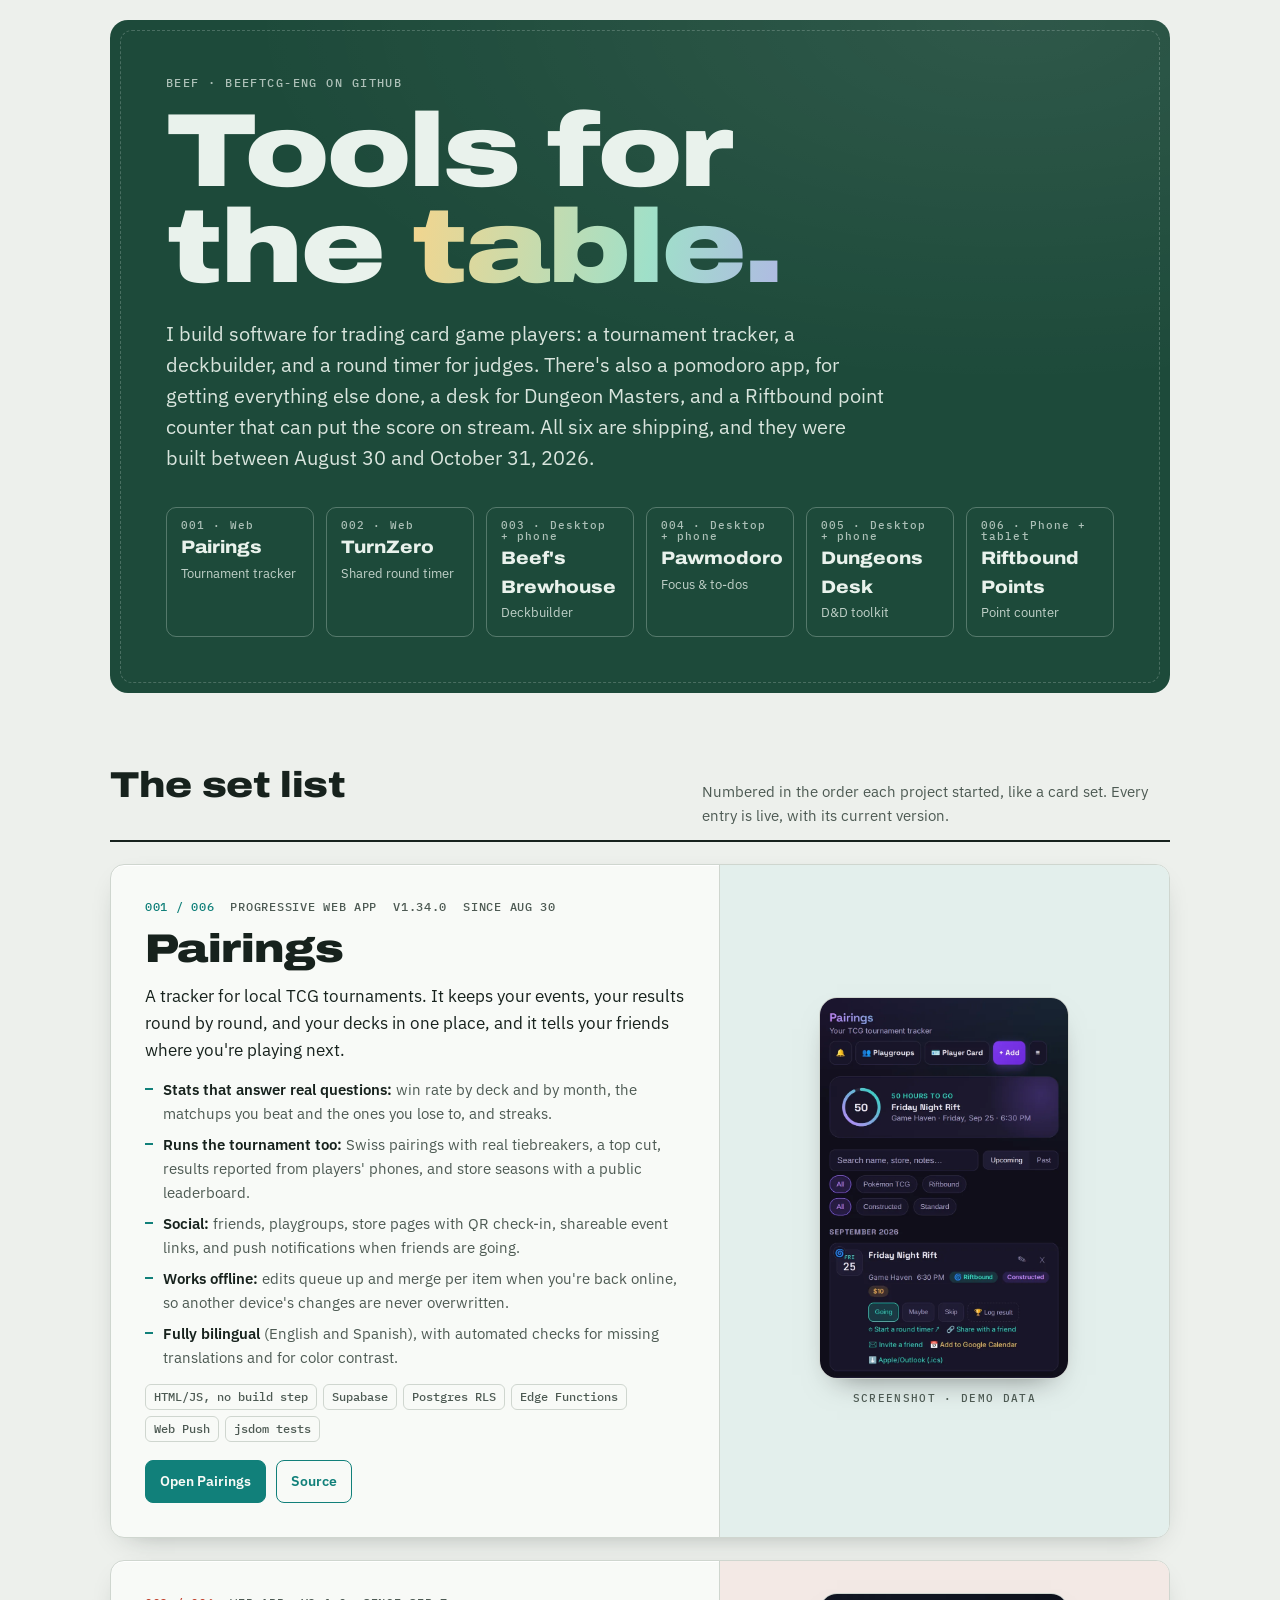
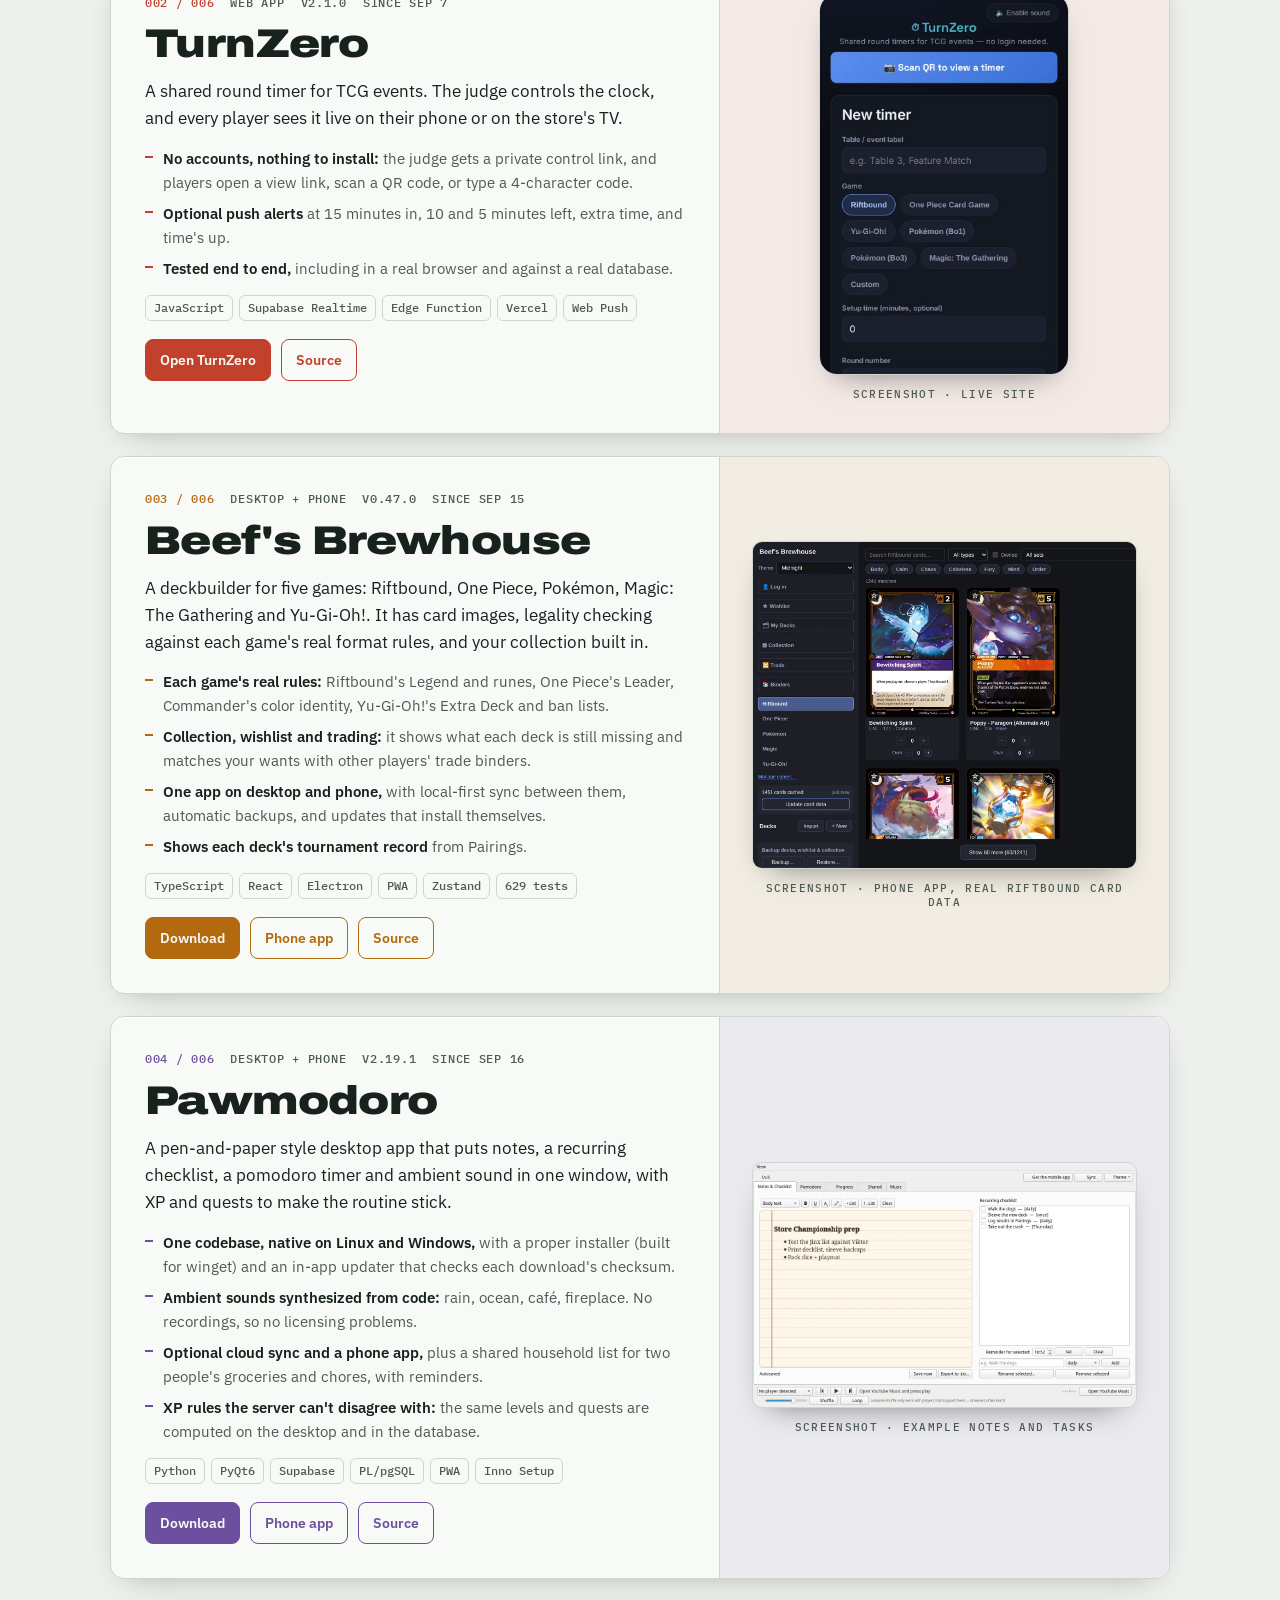
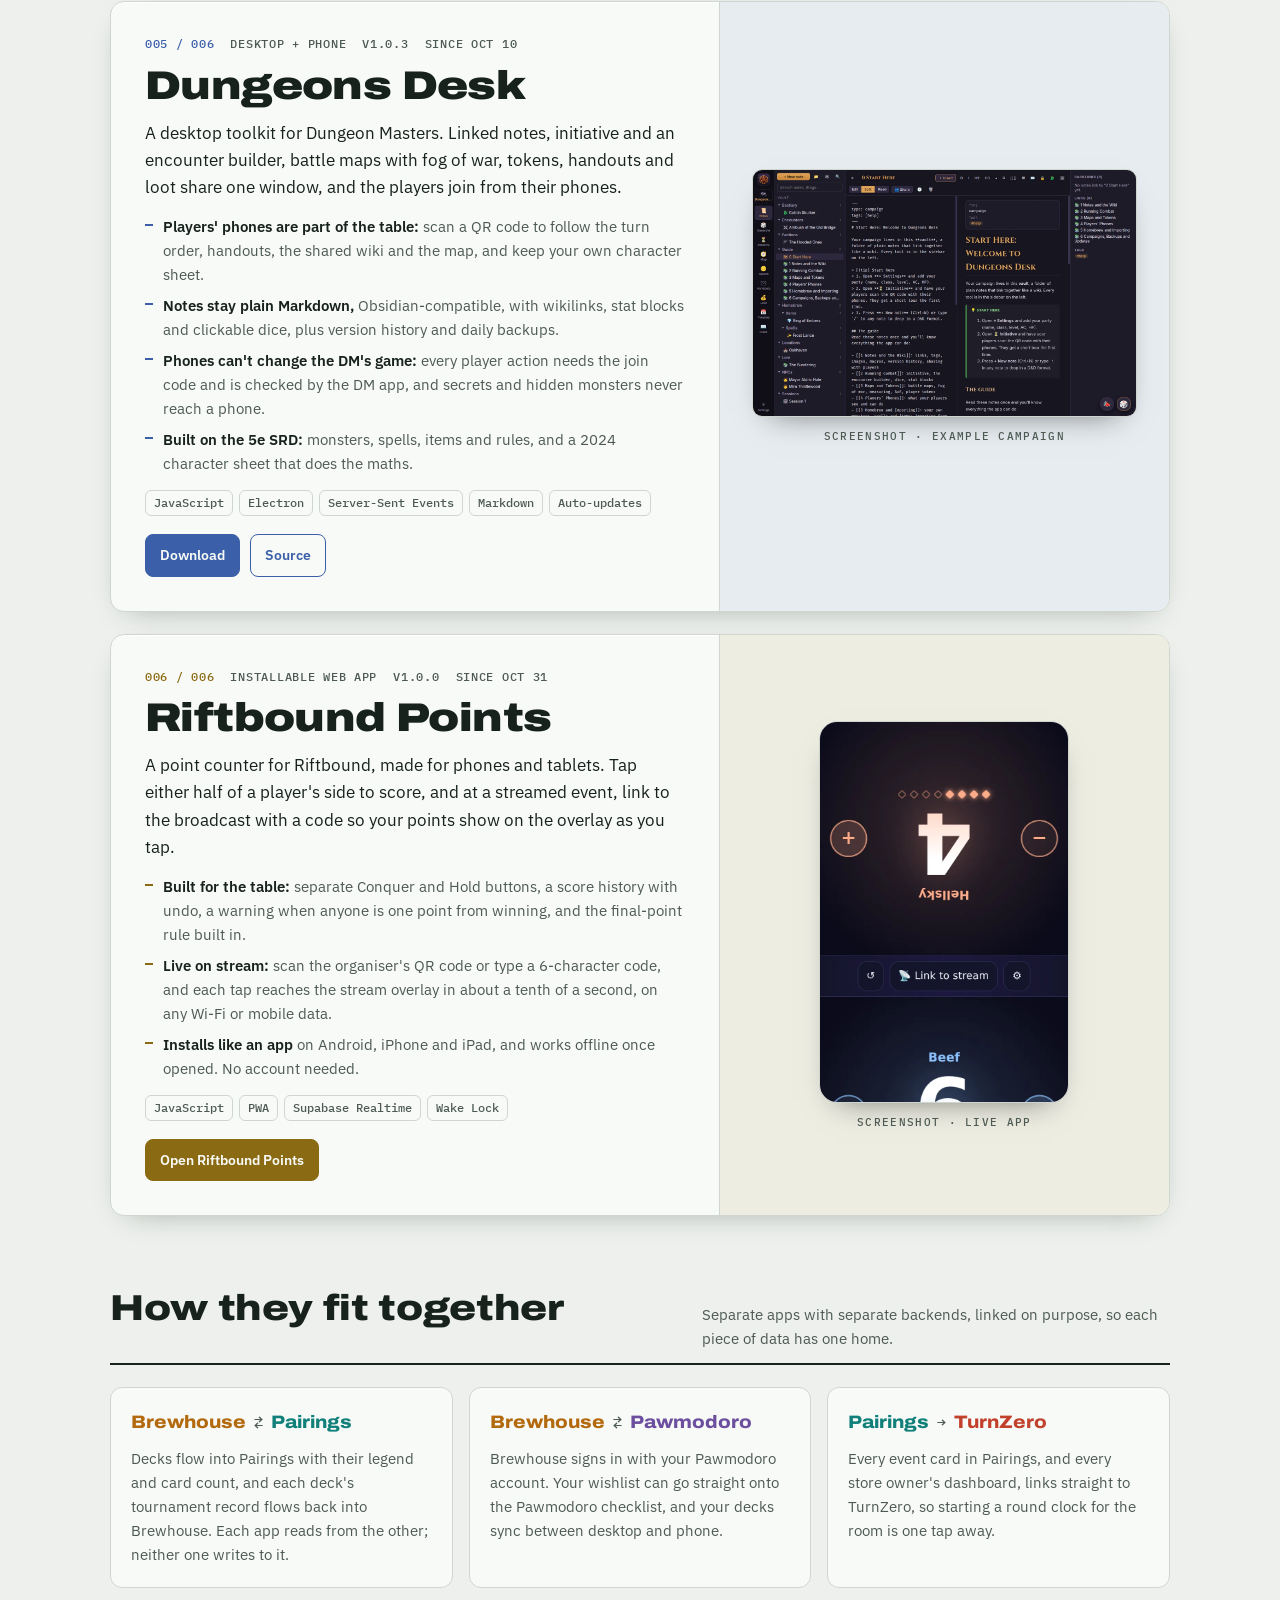
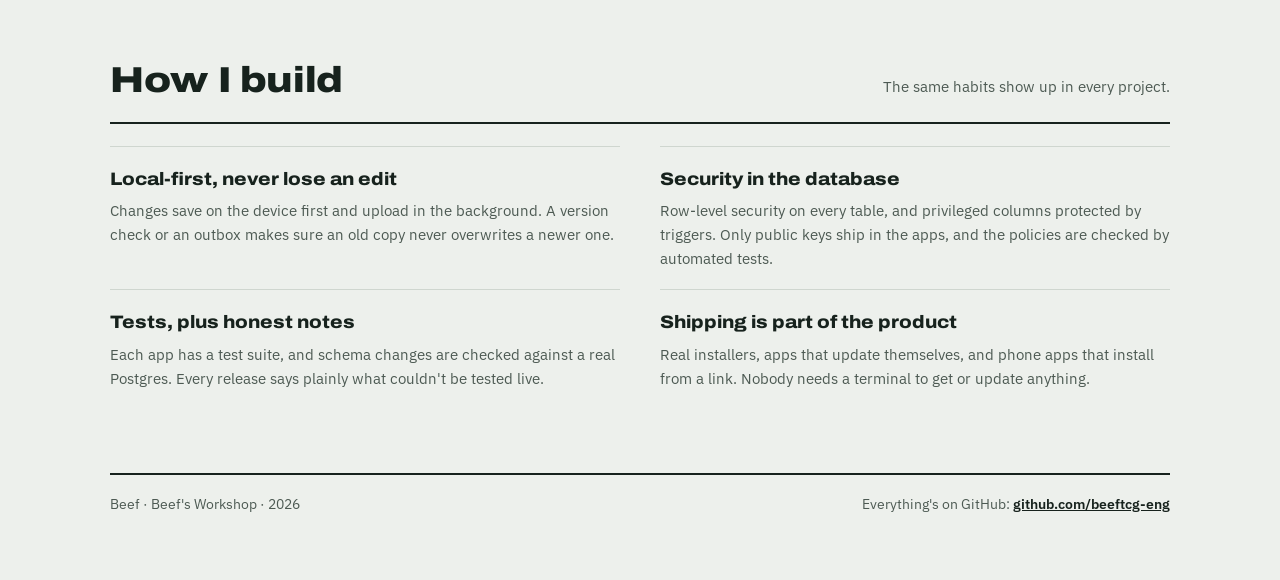
==== commit cea04baa: "Riftbound Points: Conquer and Hold scoring, score log with undo, one-point-from-winning warnings Co-" ====
--- a/index.html
+++ b/index.html
@@ -465,7 +465,7 @@
         <h3>Riftbound Points</h3>
         <p class="pitch">A point counter for Riftbound, made for phones and tablets. Tap either half of a player's side to score, and at a streamed event, link to the broadcast with a code so your points show on the overlay as you tap.</p>
         <ul>
-          <li><strong>Built for the table:</strong> each half of the screen is a button, holding keeps counting, the opponent's side faces them, and the screen stays on.</li>
+          <li><strong>Built for the table:</strong> separate Conquer and Hold buttons, a score history with undo, a warning when anyone is one point from winning, and the final-point rule built in.</li>
           <li><strong>Live on stream:</strong> scan the organiser's QR code or type a 6-character code, and each tap reaches the stream overlay in about a tenth of a second, on any Wi-Fi or mobile data.</li>
           <li><strong>Installs like an app</strong> on Android, iPhone and iPad, and works offline once opened. No account needed.</li>
         </ul>
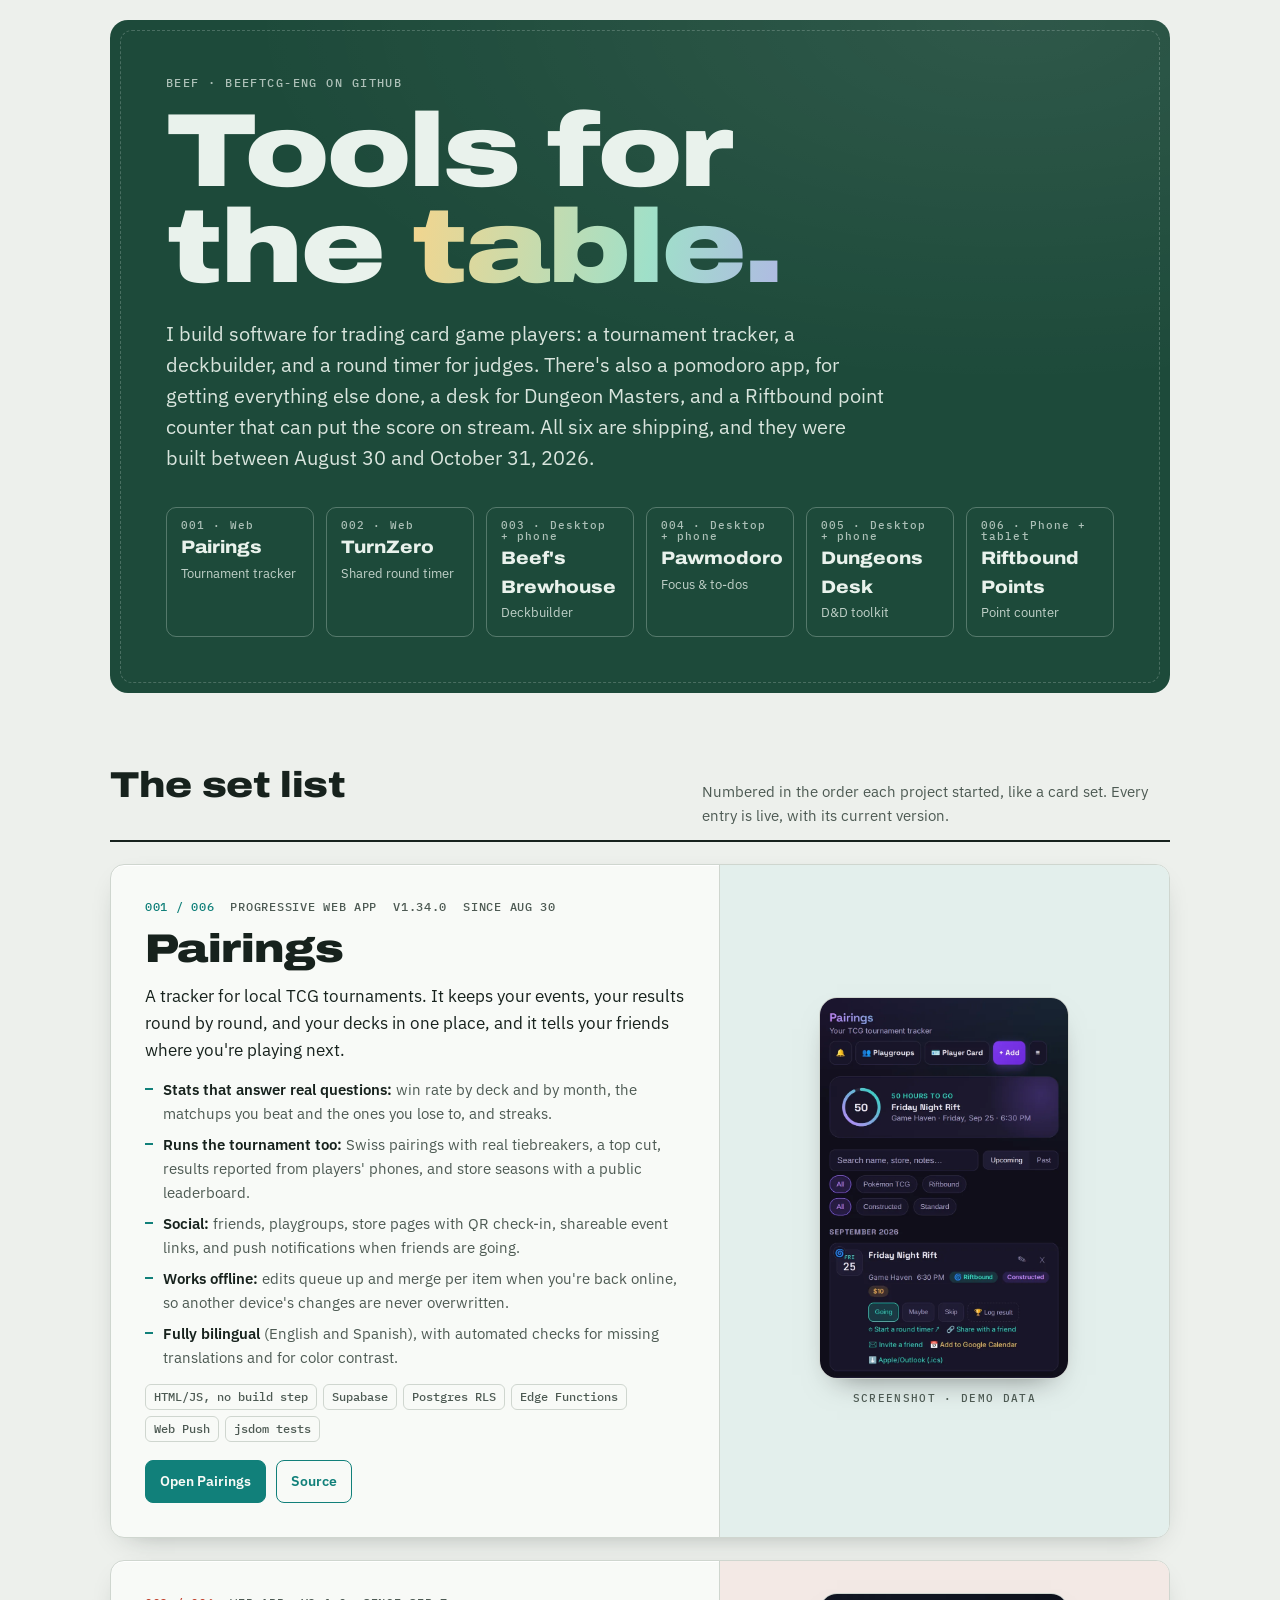
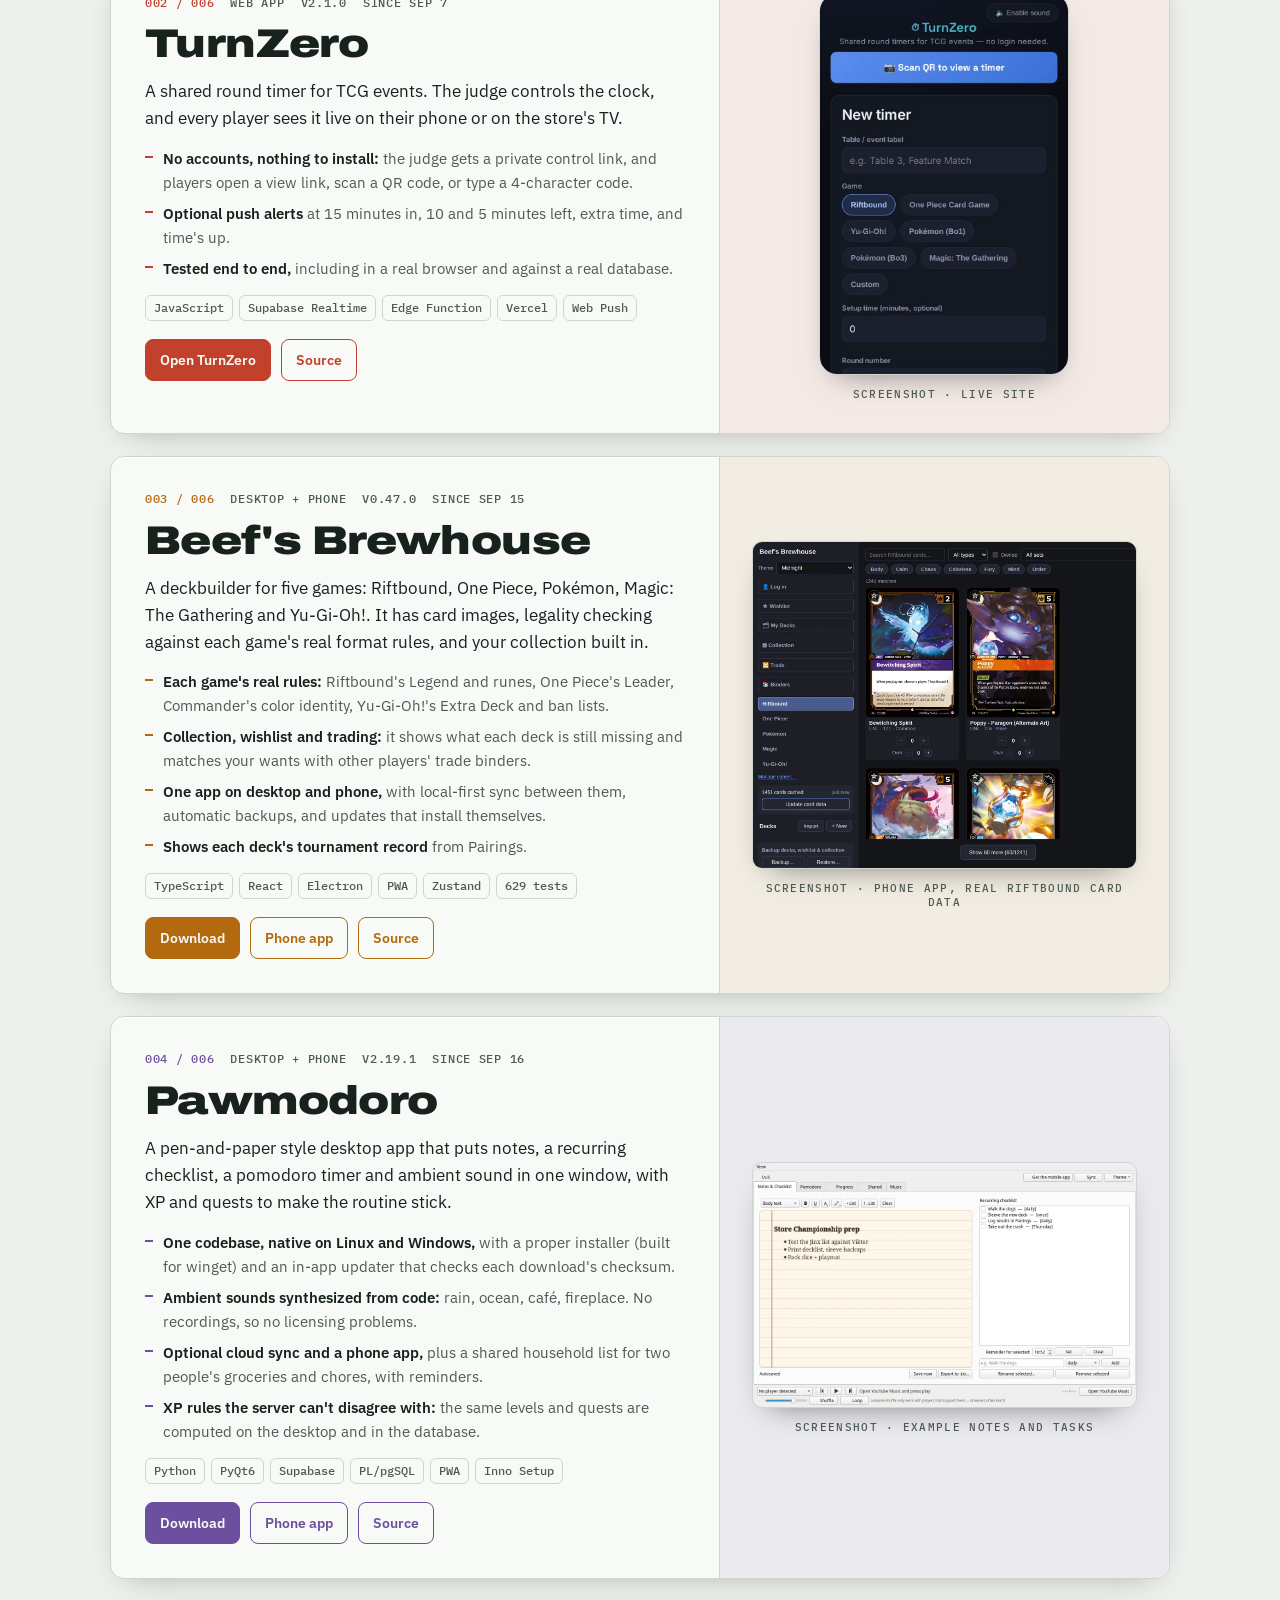
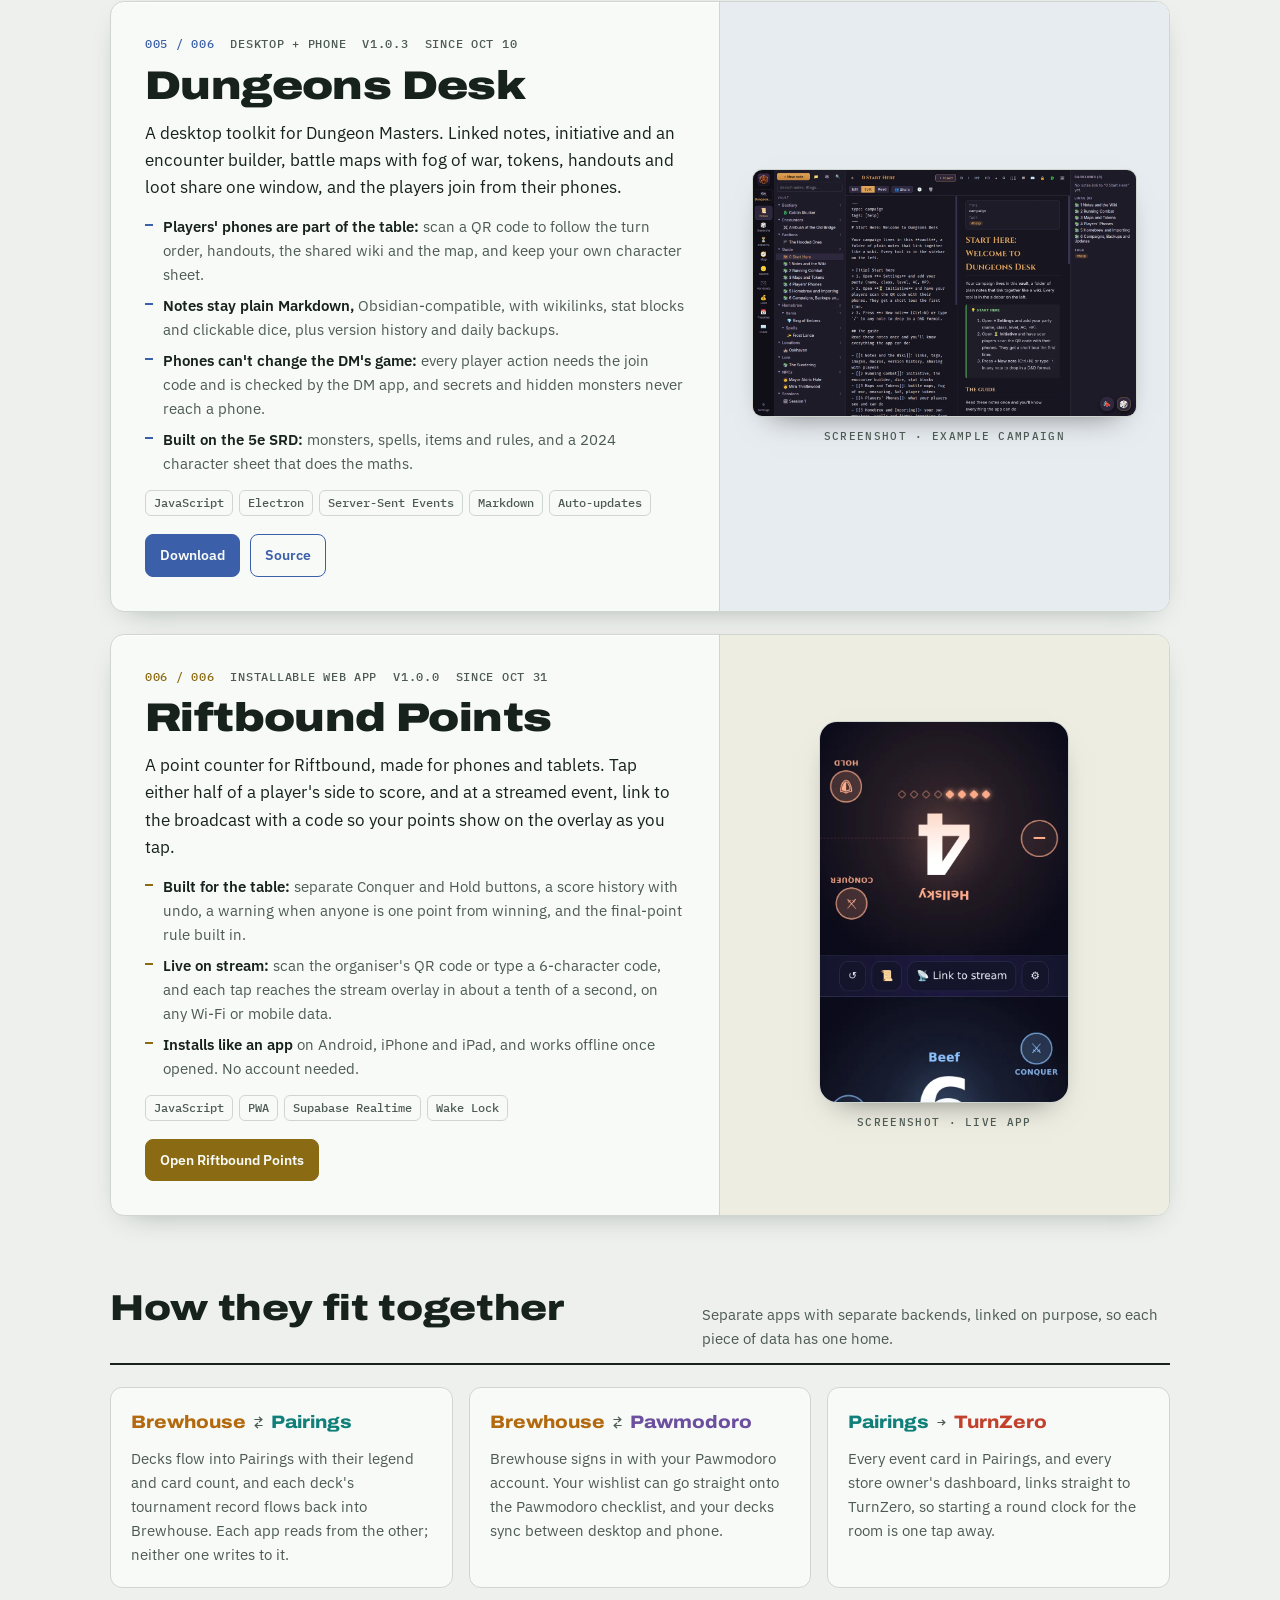
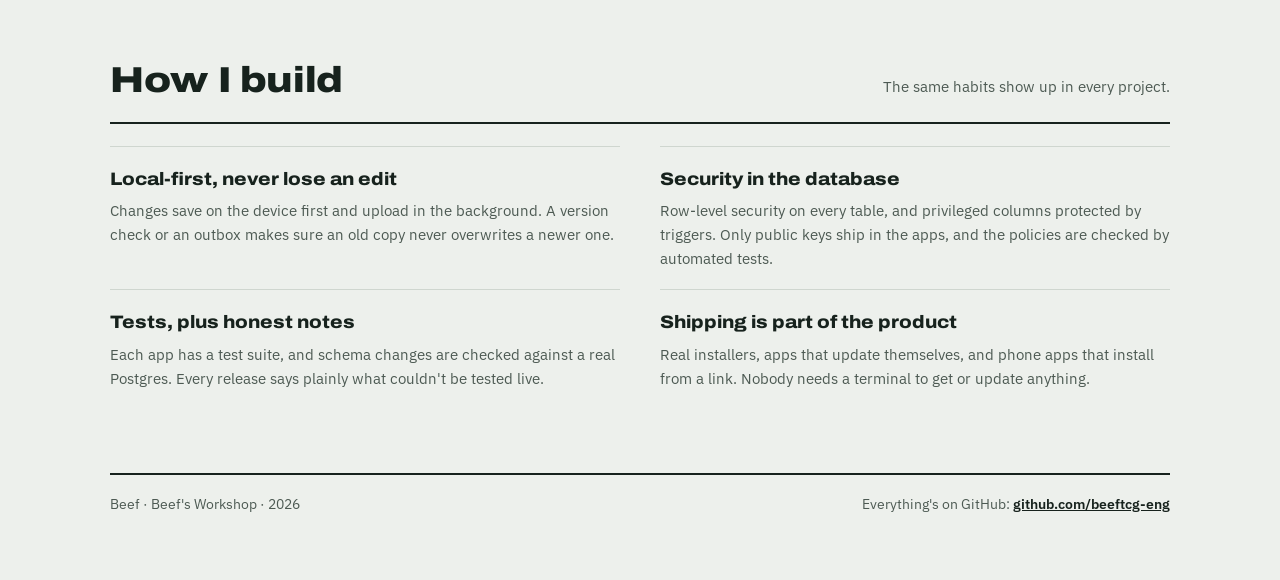
==== commit 50455e1a: "Homepage: new Riftbound Points screenshot Co-Authored-By: Claude Opus 5.5 <noreply@anthropic.com>" ====
--- a/index.html
+++ b/index.html
@@ -475,7 +475,7 @@
         </div>
       </div>
       <figure class="specimen shot phone">
-        <img src="img/points.webp" width="720" height="1474" alt="Riftbound Points on a phone: two players' scores, 4 and 6 of 8, with the opponent's half turned to face them" loading="lazy" decoding="async">
+        <img src="img/points.webp" width="720" height="1474" alt="Riftbound Points on a phone: two players' scores, 4 and 6 of 8, each with Conquer, Hold and minus buttons, the opponent's half turned to face them" loading="lazy" decoding="async">
         <figcaption>Screenshot · live app</figcaption>
       </figure>
     </article>
